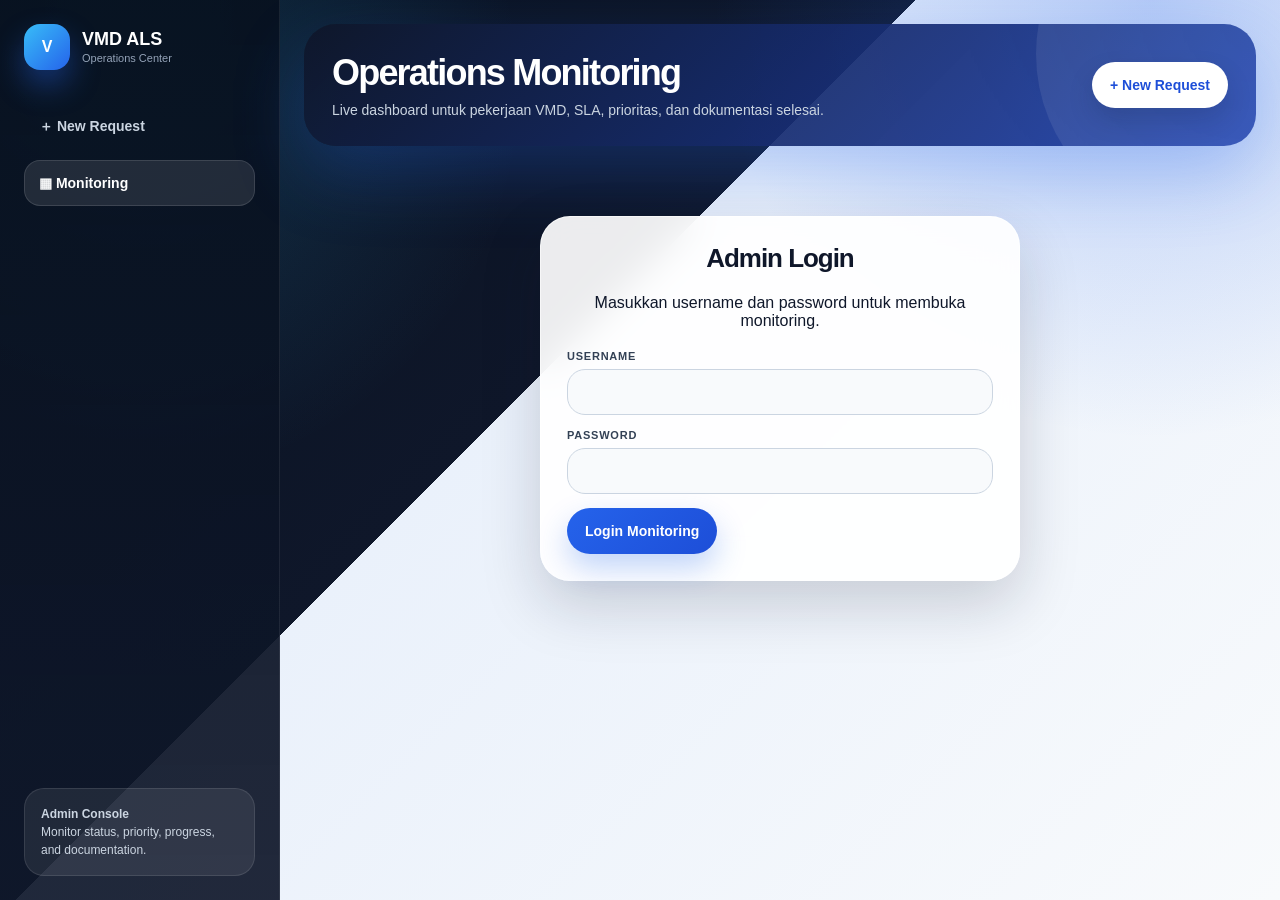
==== monitoring.html @ 34fb9e31 "Update monitoring.html" ====
<!DOCTYPE html>
<html>
<head>
  <title>Monitoring VMD ALS JOB TASK</title>
  <meta name="viewport" content="width=device-width, initial-scale=1.0">
  <link rel="stylesheet" href="style.css">
</head>

<body>

<div class="app-shell">

  <aside class="sidebar">
    <div class="brand">
      <div class="brand-logo">V</div>
      <div>
        <h1>VMD ALS</h1>
        <p>Operations Center</p>
      </div>
    </div>

    <nav class="nav-menu">
      <a class="nav-link" href="index.html">＋ New Request</a>
      <a class="nav-link active" href="monitoring.html">▦ Monitoring</a>

      <a class="nav-link admin-only" href="#activityLog" style="display:none;">◎ Activity Log</a>
      <a class="nav-link admin-only" href="#analyticsSection" style="display:none;">◇ Analytics</a>
    </nav>

    <div class="sidebar-footer">
      <strong>Admin Console</strong><br>
      Monitor status, priority, progress, and documentation.
    </div>
  </aside>

  <main class="main-content">
    <div class="container">

      <div class="top-header">
        <div>
          <h1>Operations Monitoring</h1>
          <p>Live dashboard untuk pekerjaan VMD, SLA, prioritas, dan dokumentasi selesai.</p>
        </div>

        <div class="header-actions">
          <a class="header-btn light" href="index.html">+ New Request</a>
          <button class="header-btn danger" onclick="logout()" id="btnLogoutTop" style="display:none;">
            Logout
          </button>
        </div>
      </div>

      <div id="loginBox" class="card login-card">
        <div class="login-title">
          <h2>Admin Login</h2>
          <p>Masukkan username dan password untuk membuka monitoring.</p>
        </div>

        <div class="form-group">
          <label>Username</label>
          <input type="text" id="username" autocomplete="username">
        </div>

        <div class="form-group">
          <label>Password</label>
          <input type="password" id="password" autocomplete="current-password">
        </div>

        <button class="btn btn-blue" id="btnLogin" type="button" onclick="loginAdmin()">
          Login Monitoring
        </button>
      </div>

      <div id="monitoringBox" style="display:none;">
        <div class="card">
          <h2>Monitoring Job Task</h2>

          <div id="summaryCards" class="summary"></div>

          <div class="filters">
            <div>
              <label>Filter Status</label>
              <select id="fltStatus">
                <option value="">Semua</option>
                <option>On Progress</option>
                <option>Pending</option>
                <option>Done</option>
              </select>
            </div>

            <div>
              <label>Filter Tanggal</label>
              <input type="date" id="fltDate">
            </div>
          </div>

          <div class="table-wrap">
            <table id="tblSchedule">
              <thead>
                <tr>
                  <th>#</th>
                  <th>Tanggal</th>
                  <th>PIC</th>
                  <th>Section</th>
                  <th>Request</th>
                  <th>Status</th>
                  <th>Target</th>
                  <th>Prioritas</th>
                  <th>Tgl Selesai</th>
                  <th>Bukti</th>
                  <th>Catatan Selesai</th>
                  <th>Closed By</th>
                  <th>Aksi</th>
                </tr>
              </thead>
              <tbody id="tbody"></tbody>
            </table>
          </div>

          <div id="pagination" class="pagination"></div>

          <h3>Log Aktivitas</h3>
          <div id="activityLog">Memuat...</div>

          <h3 id="analyticsSection">Analytics</h3>

          <div class="analytics-grid">
            <div class="analytics-card blue">
              <span>Total Request</span>
              <strong id="analyticsTotal">0</strong>
            </div>

            <div class="analytics-card green">
              <span>Completion Rate</span>
              <strong id="analyticsRate">0%</strong>
            </div>

            <div class="analytics-card purple">
              <span>Most Active Section</span>
              <strong id="analyticsTopSection">-</strong>
            </div>
          </div>

          <div class="analytics-panel">
            <h3>Section Breakdown</h3>
            <div id="analyticsSections">
              <div class="analytics-empty">Memuat data...</div>
            </div>
          </div>

          <div class="analytics-panel">
            <h3>Priority Breakdown</h3>
            <div id="analyticsPriorities">
              <div class="analytics-empty">Memuat data...</div>
            </div>
          </div>

        </div>
      </div>

    </div>
  </main>
</div>

<div id="doneModal" class="modal-overlay">
  <div class="modal-card">
    <h2>Dokumentasi Selesai</h2>

    <p id="doneModalInfo" style="color:#64748b;font-size:13px;margin-top:-8px;">
      Upload foto bukti dan isi catatan sebelum request diubah menjadi Done.
    </p>

    <form id="doneForm">
      <input type="hidden" id="doneRowIndex">
      <input type="hidden" id="hasOldDonePhoto">

      <div class="form-group">
        <label>Foto Bukti Selesai</label>
        <input type="file" id="donePhoto" accept="image/*">
        <div class="hint" id="donePhotoHint">Maksimal 5 MB.</div>
      </div>

      <div class="form-group">
        <label>Catatan Selesai</label>
        <textarea id="doneNote" rows="3" required></textarea>
      </div>

      <div class="form-group">
        <label>Closed By</label>
        <input type="text" id="closedBy" placeholder="Nama admin / PIC">
      </div>

      <div class="modal-actions">
        <button type="button" class="btn btn-blue" id="btnSubmitDone" onclick="submitDone()">Simpan Done</button>
        <button type="button" class="btn btn-gray" onclick="closeDoneModal()">Batal</button>
      </div>
    </form>
  </div>
</div>

<script src="script.js"></script>

<script>
const loginBox = document.getElementById('loginBox');
const monitoringBox = document.getElementById('monitoringBox');
const btnLogoutTop = document.getElementById('btnLogoutTop');
const btnLogin = document.getElementById('btnLogin');
const tbody = document.getElementById('tbody');
const fltStatus = document.getElementById('fltStatus');
const fltDate = document.getElementById('fltDate');
const summaryEl = document.getElementById('summaryCards');
const paginationEl = document.getElementById('pagination');
const logEl = document.getElementById('activityLog');
const doneModal = document.getElementById('doneModal');
const doneForm = document.getElementById('doneForm');
const btnSubmitDone = document.getElementById('btnSubmitDone');
const donePhoto = document.getElementById('donePhoto');

let currentPage = 1;
const rowsPerPage = 10;

function showMonitoring() {
  loginBox.style.display = 'none';
  monitoringBox.style.display = 'block';
  btnLogoutTop.style.display = 'inline-flex';

  document.querySelectorAll('.admin-only').forEach(el => {
    el.style.display = 'flex';
  });
}

function showLogin() {
  loginBox.style.display = 'block';
  monitoringBox.style.display = 'none';
  btnLogoutTop.style.display = 'none';

  document.querySelectorAll('.admin-only').forEach(el => {
    el.style.display = 'none';
  });
}

async function loginAdmin() {
  const username = document.getElementById('username').value.trim();
  const password = document.getElementById('password').value.trim();

  if (!username || !password) {
    alert('Username dan password wajib diisi.');
    return;
  }

  try {
    showLoading(btnLogin, 'Memproses...');

    const result = await api('login', {
      username: username,
      password: password
    });

    if (!result.success) {
      alert(result.message || 'Login gagal.');
      return;
    }

    saveToken(result.token);
    showMonitoring();

    currentPage = 1;
    await loadAll();

  } catch (err) {
    alert('Login error: ' + err.message);
  } finally {
    hideLoading(btnLogin);
  }
}

async function loadAll() {
  await loadSummary();
  await loadTable();
  await loadLog();
  await loadAnalytics();
}

async function loadSummary() {
  const result = await api('getScheduleSummary');

  if (!result.success) {
    alert(result.message || 'Gagal memuat summary.');
    logout();
    return;
  }

  summaryEl.innerHTML =
    '<div class="summary-box summary-progress">On Progress<span>' + (result.progress || 0) + '</span></div>' +
    '<div class="summary-box summary-pending">Pending<span>' + (result.pending || 0) + '</span></div>' +
    '<div class="summary-box summary-done">Done<span>' + (result.done || 0) + '</span></div>';
}

async function loadTable() {
  const result = await api('getSchedulePage', {
    page: currentPage,
    pageSize: rowsPerPage,
    filterStatus: fltStatus.value,
    filterDate: fltDate.value
  });

  if (!result.success) {
    alert(result.message || 'Gagal memuat data.');
    logout();
    return;
  }

  renderTable(result.rows || []);
  renderPagination(result);
}

function renderPagination(result) {
  const totalRows = result.totalRows || 0;
  const totalPages = result.totalPages || 1;
  const page = result.page || 1;
  const pageSize = result.pageSize || rowsPerPage;

  if (totalRows === 0) {
    paginationEl.innerHTML = '';
    return;
  }

  currentPage = page;

  const from = ((page - 1) * pageSize) + 1;
  const to = Math.min(page * pageSize, totalRows);

  paginationEl.innerHTML =
    '<div class="pagination-info">Menampilkan ' + from + ' - ' + to + ' dari ' + totalRows + ' data | Halaman ' + page + ' dari ' + totalPages + '</div>' +
    '<div class="pagination-actions">' +
      '<button class="btn-small btn-progress" onclick="prevPage()" ' + (page === 1 ? 'disabled' : '') + '>Prev</button>' +
      '<button class="btn-small btn-done" onclick="nextPage(' + totalPages + ')" ' + (page === totalPages ? 'disabled' : '') + '>Next</button>' +
    '</div>';
}

function renderTable(data) {
  tbody.innerHTML = '';

  if (!data.length) {
    tbody.innerHTML = '<tr><td colspan="13" style="text-align:center; padding:24px; color:#64748b;">Tidak ada data yang sesuai filter.</td></tr>';
    return;
  }

  data.forEach(item => {
    const r = item.values;
    const tr = document.createElement('tr');

    tr.classList.add('status-' + String(r[14] || '').replace(/\s/g, ''));

    const fotoDoneUrl = r[20] || '';

    const fotoDone = fotoDoneUrl
      ? '<a href="' + escapeHtml(fotoDoneUrl) + '" target="_blank" rel="noopener noreferrer">Lihat</a>'
      : '-';

    const isDone = r[14] === 'Done';
    const hasDonePhoto = fotoDoneUrl ? 'true' : 'false';

    const actionButtons = isDone
      ? '<button class="btn-small btn-progress" onclick="updateStatusRow(' + item.rowIndex + ', \'On Progress\')">Reopen</button>'
      : '<button class="btn-small btn-done" onclick="openDoneModal(' + item.rowIndex + ', ' + hasDonePhoto + ')">Done</button>' +
        '<button class="btn-small btn-progress" onclick="updateStatusRow(' + item.rowIndex + ', \'On Progress\')">Progress</button>';

    tr.innerHTML =
      '<td>' + (item.rowIndex - 1) + '</td>' +
      '<td>' + escapeHtml(r[1]) + '</td>' +
      '<td>' + escapeHtml(r[2]) + '</td>' +
      '<td>' + escapeHtml(r[3]) + '</td>' +
      '<td><div class="cell-clamp" title="' + escapeHtml(r[4]) + '">' + escapeHtml(r[4]) + '</div></td>' +
      '<td>' + statusBadge(r[14]) + '</td>' +
      '<td>' + escapeHtml(r[16]) + '</td>' +
      '<td>' + priorityBadge(r[17]) + '</td>' +
      '<td>' + escapeHtml(r[19] || '-') + '</td>' +
      '<td>' + fotoDone + '</td>' +
      '<td><div class="cell-clamp" title="' + escapeHtml(r[21]) + '">' + escapeHtml(r[21] || '-') + '</div></td>' +
      '<td>' + escapeHtml(r[22] || '-') + '</td>' +
      '<td><div class="action-wrap">' + actionButtons + '</div></td>';

    tbody.appendChild(tr);
  });
}

async function updateStatusRow(rowIndex, status) {
  if (!confirm('Ubah status menjadi ' + status + '?')) return;

  const result = await api('updateStatus', {
    rowIndex: rowIndex,
    newStatus: status
  });

  if (!result.success) {
    alert(result.message || 'Gagal update status.');
    return;
  }

  await loadAll();
}

function openDoneModal(rowIndex, hasOldPhoto) {
  document.getElementById('doneRowIndex').value = rowIndex;
  document.getElementById('hasOldDonePhoto').value = hasOldPhoto ? 'yes' : 'no';

  document.getElementById('donePhoto').value = '';
  document.getElementById('doneNote').value = '';
  document.getElementById('closedBy').value = '';

  const doneModalInfo = document.getElementById('doneModalInfo');
  const donePhotoHint = document.getElementById('donePhotoHint');

  if (hasOldPhoto) {
    donePhoto.required = false;
    doneModalInfo.textContent = 'Foto bukti lama sudah tersedia. Upload foto baru hanya jika ingin mengganti dokumentasi.';
    donePhotoHint.textContent = 'Opsional. Kosongkan jika ingin memakai foto bukti lama.';
  } else {
    donePhoto.required = true;
    doneModalInfo.textContent = 'Upload foto bukti dan isi catatan sebelum request diubah menjadi Done.';
    donePhotoHint.textContent = 'Wajib upload foto. Maksimal 5 MB.';
  }

  doneModal.style.display = 'block';
}

function closeDoneModal() {
  doneModal.style.display = 'none';
}

async function submitDone() {
  if (!doneForm.checkValidity()) {
    doneForm.reportValidity();
    return;
  }

  try {
    showLoading(btnSubmitDone, 'Menyimpan...');

    const file = donePhoto.files[0];
    const hasOldPhoto = document.getElementById('hasOldDonePhoto').value === 'yes';

    if (!file && !hasOldPhoto) {
      alert('Foto bukti selesai wajib diupload.');
      return;
    }

    if (file && !validateImageFile(file)) {
      return;
    }

    const result = await api('completeRequest', {
      rowIndex: document.getElementById('doneRowIndex').value,
      donePhotoBase64: file ? await fileToBase64(file) : '',
      donePhotoName: file ? file.name : '',
      doneNote: document.getElementById('doneNote').value.trim(),
      closedBy: document.getElementById('closedBy').value.trim()
    });

    if (!result.success) {
      alert(result.message || 'Gagal menyimpan dokumentasi.');
      return;
    }

    alert(result.message || 'Request berhasil diselesaikan.');
    closeDoneModal();
    await loadAll();

  } catch (err) {
    alert('Error: ' + err.message);
  } finally {
    hideLoading(btnSubmitDone);
  }
}

async function loadLog() {
  const result = await api('getActivityLog');

  if (!result.success) {
    logEl.innerHTML = 'Gagal memuat log.';
    return;
  }

  const rows = result.rows || [];

  if (!rows.length) {
    logEl.innerHTML = 'Belum ada aktivitas.';
    return;
  }

  logEl.innerHTML = rows.map(r => {
    return '<div class="log-item">' +
      '<div class="log-time">' + escapeHtml(r[0]) + '</div>' +
      '<div class="log-message">' + escapeHtml(r[1]) + '</div>' +
    '</div>';
  }).join('');
}

async function loadAnalytics() {
  try {
    const result = await api('getAnalytics');

    console.log('ANALYTICS RESULT:', result);

    if (!result.success) {
      document.getElementById('analyticsSections').innerHTML =
        '<div class="analytics-empty">' + escapeHtml(result.message || 'Gagal memuat analytics.') + '</div>';
      return;
    }

    document.getElementById('analyticsTotal').textContent = result.total || 0;
    document.getElementById('analyticsRate').textContent = (result.completionRate || 0) + '%';
    document.getElementById('analyticsTopSection').textContent = result.mostActiveSection || '-';

    renderAnalyticsBars('analyticsSections', result.sections || []);
    renderAnalyticsBars('analyticsPriorities', result.priorities || []);

  } catch (err) {
    document.getElementById('analyticsSections').innerHTML =
      '<div class="analytics-empty">Analytics error: ' + escapeHtml(err.message) + '</div>';
  }
}

function renderAnalyticsBars(containerId, data) {
  const el = document.getElementById(containerId);

  if (!el) return;

  if (!data.length) {
    el.innerHTML = '<div class="analytics-empty">Belum ada data.</div>';
    return;
  }

  el.innerHTML = data.map(item => {
    return '<div class="analytics-row">' +
      '<div class="analytics-row-head">' +
        '<span>' + escapeHtml(item.name) + '</span>' +
        '<strong>' + escapeHtml(item.count) + '</strong>' +
      '</div>' +
      '<div class="analytics-bar">' +
        '<div style="width:' + Number(item.percent || 0) + '%"></div>' +
      '</div>' +
    '</div>';
  }).join('');
}

function prevPage() {
  if (currentPage > 1) {
    currentPage--;
    loadTable();
  }
}

function nextPage(totalPages) {
  if (currentPage < totalPages) {
    currentPage++;
    loadTable();
  }
}

fltStatus.addEventListener('change', function() {
  currentPage = 1;
  loadTable();
});

fltDate.addEventListener('change', function() {
  currentPage = 1;
  loadTable();
});

donePhoto.addEventListener('change', function() {
  const file = donePhoto.files[0];

  if (!validateImageFile(file)) {
    donePhoto.value = '';
  }
});

document.getElementById('username').addEventListener('keydown', function(e) {
  if (e.key === 'Enter') loginAdmin();
});

document.getElementById('password').addEventListener('keydown', function(e) {
  if (e.key === 'Enter') loginAdmin();
});

if (getToken()) {
  showMonitoring();
  loadAll();
} else {
  showLogin();
}
</script>

</body>
</html>
---- style.css ----
* {
  box-sizing: border-box;
}

:root {
  --bg-main: #07111f;
  --bg-soft: #0f172a;
  --panel: rgba(255, 255, 255, 0.92);
  --panel-dark: rgba(15, 23, 42, 0.92);
  --line: rgba(148, 163, 184, 0.25);
  --text: #0f172a;
  --muted: #64748b;
  --blue: #2563eb;
  --blue2: #38bdf8;
  --green: #22c55e;
  --orange: #f97316;
  --red: #ef4444;
  --purple: #8b5cf6;
  --shadow: 0 24px 60px rgba(15, 23, 42, 0.18);
}

body {
  margin: 0;
  font-family: Arial, sans-serif;
  min-height: 100vh;
  color: var(--text);
  background:
    radial-gradient(circle at 10% 10%, rgba(56, 189, 248, .18), transparent 28%),
    radial-gradient(circle at 90% 0%, rgba(37, 99, 235, .28), transparent 30%),
    linear-gradient(135deg, #07111f 0%, #0f172a 42%, #eaf1fb 42%, #f8fafc 100%);
}

.app-shell {
  display: grid;
  grid-template-columns: 280px 1fr;
  min-height: 100vh;
}

.sidebar {
  position: sticky;
  top: 0;
  height: 100vh;
  padding: 24px;
  background:
    linear-gradient(180deg, rgba(7, 17, 31, .96), rgba(15, 23, 42, .92)),
    radial-gradient(circle at top, rgba(56, 189, 248, .22), transparent 35%);
  color: #fff;
  border-right: 1px solid rgba(255,255,255,.08);
}

.brand {
  display: flex;
  align-items: center;
  gap: 12px;
  margin-bottom: 34px;
}

.brand-logo {
  width: 46px;
  height: 46px;
  border-radius: 16px;
  background: linear-gradient(135deg, #38bdf8, #2563eb);
  display: flex;
  align-items: center;
  justify-content: center;
  font-weight: 900;
  box-shadow: 0 15px 30px rgba(37, 99, 235, .4);
}

.brand h1 {
  margin: 0;
  font-size: 18px;
  line-height: 1.1;
}

.brand p {
  margin: 3px 0 0;
  font-size: 11px;
  color: #94a3b8;
}

.nav-menu {
  display: grid;
  gap: 10px;
}

.nav-link {
  min-height: 46px;
  padding: 0 14px;
  border-radius: 16px;
  display: flex;
  align-items: center;
  gap: 10px;
  color: #cbd5e1;
  text-decoration: none;
  font-size: 14px;
  font-weight: 800;
  border: 1px solid transparent;
  transition: .2s;
}

.nav-link:hover,
.nav-link.active {
  color: #fff;
  background: rgba(255,255,255,.1);
  border-color: rgba(255,255,255,.12);
}

.sidebar-footer {
  position: absolute;
  left: 24px;
  right: 24px;
  bottom: 24px;
  padding: 16px;
  border-radius: 20px;
  background: rgba(255,255,255,.08);
  border: 1px solid rgba(255,255,255,.1);
  color: #cbd5e1;
  font-size: 12px;
  line-height: 1.5;
}

.main-content {
  padding: 24px;
  min-width: 0;
}

.container {
  max-width: 1320px;
  margin: 0 auto;
}

.top-header {
  position: relative;
  overflow: hidden;
  background:
    linear-gradient(135deg, rgba(15, 23, 42, .95), rgba(30, 64, 175, .92)),
    radial-gradient(circle at top right, rgba(56, 189, 248, .45), transparent 30%);
  color: #fff;
  border-radius: 32px;
  padding: 28px;
  margin-bottom: 22px;
  box-shadow: 0 28px 70px rgba(37, 99, 235, .28);
  display: flex;
  align-items: center;
  justify-content: space-between;
  gap: 18px;
  flex-wrap: wrap;
}

.top-header::after {
  content: "";
  position: absolute;
  width: 340px;
  height: 340px;
  right: -120px;
  top: -140px;
  border-radius: 999px;
  background: rgba(255,255,255,.08);
}

.top-header h1 {
  position: relative;
  z-index: 1;
  margin: 0 0 8px;
  font-size: 36px;
  letter-spacing: -0.05em;
}

.top-header p {
  position: relative;
  z-index: 1;
  margin: 0;
  color: #cbd5e1;
  font-size: 14px;
}

.header-actions {
  position: relative;
  z-index: 2;
  display: flex;
  gap: 10px;
  flex-wrap: wrap;
}

.card {
  background: var(--panel);
  backdrop-filter: blur(18px);
  border: 1px solid rgba(255,255,255,.6);
  border-radius: 30px;
  padding: 26px;
  box-shadow: var(--shadow);
  margin-bottom: 22px;
}

h2 {
  margin: 0 0 20px;
  font-size: 26px;
  letter-spacing: -0.04em;
}

h3 {
  margin-top: 28px;
  color: #0f172a;
}

.btn,
.header-btn {
  min-height: 46px;
  padding: 0 18px;
  border-radius: 999px;
  border: none;
  cursor: pointer;
  display: inline-flex;
  align-items: center;
  justify-content: center;
  font-size: 14px;
  font-weight: 900;
  text-decoration: none;
  transition: .2s;
}

.btn:hover,
.header-btn:hover {
  transform: translateY(-2px);
}

.header-btn.light {
  background: #fff;
  color: #1d4ed8;
  box-shadow: 0 12px 26px rgba(15, 23, 42, .16);
}

.header-btn.danger,
.btn-danger {
  background: linear-gradient(135deg, #ef4444, #b91c1c);
  color: #fff;
}

.btn-blue {
  background: linear-gradient(135deg, #2563eb, #1d4ed8);
  color: #fff;
  box-shadow: 0 14px 30px rgba(37, 99, 235, .28);
}

.btn-gray {
  background: #64748b;
  color: #fff;
}

.btn-success {
  background: linear-gradient(135deg, #22c55e, #15803d);
  color: #fff;
}

.btn:disabled {
  opacity: .55;
  cursor: wait;
  transform: none;
}

.grid-2,
.filters {
  display: grid;
  grid-template-columns: repeat(2, 1fr);
  gap: 16px 24px;
}

.full {
  grid-column: 1 / -1;
}

.form-group {
  margin-bottom: 14px;
}

label {
  display: block;
  margin-bottom: 7px;
  font-size: 11px;
  font-weight: 900;
  color: #334155;
  text-transform: uppercase;
  letter-spacing: .07em;
}

input,
select,
textarea {
  width: 100%;
  padding: 14px 16px;
  border-radius: 18px;
  border: 1px solid #cbd5e1;
  background: rgba(248, 250, 252, .96);
  color: #0f172a;
  font-size: 14px;
  outline: none;
  transition: .18s;
}

input:focus,
select:focus,
textarea:focus {
  border-color: #2563eb;
  background: #fff;
  box-shadow: 0 0 0 4px rgba(37, 99, 235, .13);
}

textarea {
  resize: vertical;
}

.hint {
  margin-top: 6px;
  font-size: 11px;
  color: #64748b;
}

.login-card {
  max-width: 480px;
  margin: 70px auto;
}

.login-title {
  text-align: center;
  margin-bottom: 20px;
}

.summary {
  display: grid;
  grid-template-columns: repeat(3, 1fr);
  gap: 18px;
  margin-bottom: 22px;
}

.summary-box {
  position: relative;
  overflow: hidden;
  min-height: 130px;
  padding: 20px;
  border-radius: 26px;
  color: #fff;
  font-size: 13px;
  font-weight: 900;
  text-transform: uppercase;
  letter-spacing: .06em;
  box-shadow: 0 22px 44px rgba(15, 23, 42, .18);
}

.summary-box::after {
  content: "";
  position: absolute;
  right: -45px;
  top: -45px;
  width: 140px;
  height: 140px;
  border-radius: 999px;
  background: rgba(255,255,255,.16);
}

.summary-box span {
  display: block;
  margin-top: 12px;
  font-size: 44px;
  letter-spacing: -0.07em;
  line-height: 1;
}

.summary-progress {
  background: linear-gradient(135deg, #2563eb, #38bdf8);
}

.summary-pending {
  background: linear-gradient(135deg, #f97316, #f59e0b);
}

.summary-done {
  background: linear-gradient(135deg, #16a34a, #22c55e);
}

.table-wrap {
  overflow-x: auto;
  border-radius: 26px;
  border: 1px solid rgba(148, 163, 184, .24);
  background: rgba(255,255,255,.74);
}

table {
  width: 100%;
  min-width: 1380px;
  border-collapse: collapse;
  table-layout: fixed;
}

th {
  position: sticky;
  top: 0;
  z-index: 2;
  padding: 14px 10px;
  background: #0f172a;
  color: #e2e8f0;
  font-size: 11px;
  text-transform: uppercase;
  letter-spacing: .06em;
}

td {
  padding: 14px 10px;
  border-bottom: 1px solid #e5e7eb;
  font-size: 13px;
  vertical-align: top;
  color: #0f172a;
}

tbody tr {
  transition: .18s;
}

tbody tr:hover td {
  background: #eff6ff;
}

#tblSchedule th:nth-child(1),
#tblSchedule td:nth-child(1) {
  width: 55px;
  text-align: center;
}

#tblSchedule th:nth-child(2),
#tblSchedule td:nth-child(2) {
  width: 112px;
}

#tblSchedule th:nth-child(3),
#tblSchedule td:nth-child(3) {
  width: 130px;
}

#tblSchedule th:nth-child(4),
#tblSchedule td:nth-child(4) {
  width: 105px;
}

#tblSchedule th:nth-child(5),
#tblSchedule td:nth-child(5) {
  width: 170px;
}

#tblSchedule th:nth-child(6),
#tblSchedule td:nth-child(6) {
  width: 130px;
}

#tblSchedule th:nth-child(7),
#tblSchedule td:nth-child(7) {
  width: 110px;
}

#tblSchedule th:nth-child(8),
#tblSchedule td:nth-child(8) {
  width: 110px;
}

#tblSchedule th:nth-child(9),
#tblSchedule td:nth-child(9) {
  width: 145px;
}

#tblSchedule th:nth-child(10),
#tblSchedule td:nth-child(10) {
  width: 90px;
}

#tblSchedule th:nth-child(11),
#tblSchedule td:nth-child(11) {
  width: 190px;
}

#tblSchedule th:nth-child(12),
#tblSchedule td:nth-child(12) {
  width: 130px;
}

#tblSchedule th:nth-child(13),
#tblSchedule td:nth-child(13) {
  width: 240px;
}

.cell-clamp {
  display: -webkit-box;
  -webkit-line-clamp: 3;
  -webkit-box-orient: vertical;
  overflow: hidden;
  line-height: 1.45;
}

.badge {
  display: inline-flex;
  align-items: center;
  justify-content: center;
  padding: 7px 12px;
  border-radius: 999px;
  font-size: 11px;
  font-weight: 900;
  white-space: nowrap;
}

.badge-progress {
  background: #dbeafe;
  color: #1d4ed8;
}

.badge-pending {
  background: #ffedd5;
  color: #c2410c;
}

.badge-done {
  background: #dcfce7;
  color: #15803d;
}

.badge-urgent {
  background: #fee2e2;
  color: #b91c1c;
}

.badge-normal {
  background: #e0f2fe;
  color: #0369a1;
}

.badge-low {
  background: #f1f5f9;
  color: #475569;
}

.status-OnProgress td {
  background: rgba(239, 246, 255, .6);
}

.status-Pending td {
  background: rgba(255, 247, 237, .72);
}

.status-Done td {
  background: rgba(240, 253, 244, .72);
}

.action-wrap {
  display: flex;
  gap: 8px;
  flex-wrap: wrap;
}

.btn-small {
  min-width: 92px;
  padding: 9px 12px;
  border-radius: 999px;
  border: none;
  color: #fff;
  font-size: 12px;
  font-weight: 900;
  cursor: pointer;
  transition: .18s;
}

.btn-small:hover {
  transform: translateY(-1px);
}

.btn-small:disabled {
  opacity: .45;
  cursor: not-allowed;
}

.btn-done {
  background: linear-gradient(135deg, #2563eb, #1d4ed8);
}

.btn-progress {
  background: linear-gradient(135deg, #64748b, #334155);
}

.pagination {
  margin-top: 18px;
  padding: 12px 4px;
  display: flex;
  justify-content: space-between;
  gap: 12px;
  flex-wrap: wrap;
}

.pagination-info {
  color: #64748b;
  font-size: 13px;
  font-weight: 800;
}

.pagination-actions {
  display: flex;
  gap: 8px;
}

#activityLog {
  margin-top: 12px;
  padding: 16px;
  border-radius: 22px;
  background: #f8fafc;
  border: 1px solid #e2e8f0;
  max-height: 260px;
  overflow-y: auto;
  font-size: 12px;
  line-height: 1.7;
}

.log-item {
  padding: 10px 0;
  border-bottom: 1px solid #e2e8f0;
}

.log-time {
  font-weight: 900;
  color: #2563eb;
  margin-bottom: 3px;
}

.log-message {
  color: #334155;
}

.modal-overlay {
  display: none;
  position: fixed;
  inset: 0;
  z-index: 9999;
  padding: 20px;
  overflow: auto;
  background: rgba(15, 23, 42, .65);
  backdrop-filter: blur(10px);
}

.modal-card {
  max-width: 560px;
  margin: 50px auto;
  padding: 28px;
  border-radius: 32px;
  background: rgba(255,255,255,.97);
  box-shadow: 0 30px 80px rgba(15, 23, 42, .35);
}

.modal-actions {
  display: grid;
  grid-template-columns: 1fr 1fr;
  gap: 12px;
  margin-top: 18px;
}

.preview-wrapper {
  margin-top: 14px;
  padding: 14px;
  border: 1px solid #dbe4f0;
  border-radius: 22px;
  background: #f8fafc;
}

.preview-image {
  width: 100%;
  max-width: 330px;
  border-radius: 18px;
  display: block;
  margin-bottom: 12px;
  border: 1px solid #dbe4f0;
}

.preview-info {
  margin-bottom: 12px;
  font-size: 13px;
  color: #334155;
  line-height: 1.6;
}

@media(max-width: 900px) {
  .app-shell {
    grid-template-columns: 1fr;
  }

  .sidebar {
    position: relative;
    height: auto;
    padding: 16px;
  }

  .sidebar-footer {
    position: static;
    margin-top: 18px;
  }

  .main-content {
    padding: 14px;
  }

  .grid-2,
  .filters,
  .summary {
    grid-template-columns: 1fr;
  }

  .top-header {
    border-radius: 24px;
    padding: 22px;
  }

  .top-header h1 {
    font-size: 28px;
  }

  .header-actions {
    width: 100%;
  }

  .header-actions a,
  .header-actions button {
    width: 100%;
  }

  input,
  select,
  textarea {
    font-size: 16px;
  }

  table {
    min-width: 0;
  }

  thead {
    display: none;
  }

  table,
  tbody,
  tr,
  td {
    display: block;
    width: 100%;
  }

  tbody tr {
    margin-bottom: 14px;
    border-radius: 22px;
    background: #fff;
    border: 1px solid #e2e8f0;
    overflow: hidden;
    box-shadow: 0 16px 32px rgba(15, 23, 42, .08);
  }

  td {
    display: grid;
    grid-template-columns: 120px 1fr;
    gap: 12px;
    border-bottom: 1px solid #eef2f7;
  }

  td::before {
    font-weight: 900;
    color: #64748b;
    text-transform: uppercase;
    font-size: 10px;
    letter-spacing: .06em;
  }

  #tblSchedule td:nth-child(1)::before { content: "#"; }
  #tblSchedule td:nth-child(2)::before { content: "Tanggal"; }
  #tblSchedule td:nth-child(3)::before { content: "PIC"; }
  #tblSchedule td:nth-child(4)::before { content: "Section"; }
  #tblSchedule td:nth-child(5)::before { content: "Request"; }
  #tblSchedule td:nth-child(6)::before { content: "Status"; }
  #tblSchedule td:nth-child(7)::before { content: "Target"; }
  #tblSchedule td:nth-child(8)::before { content: "Prioritas"; }
  #tblSchedule td:nth-child(9)::before { content: "Tgl Selesai"; }
  #tblSchedule td:nth-child(10)::before { content: "Bukti"; }
  #tblSchedule td:nth-child(11)::before { content: "Catatan"; }
  #tblSchedule td:nth-child(12)::before { content: "Closed By"; }
  #tblSchedule td:nth-child(13)::before { content: "Aksi"; }

  .modal-actions {
    grid-template-columns: 1fr;
  }
}
.analytics-grid {
  display: grid;
  grid-template-columns: repeat(3, 1fr);
  gap: 18px;
  margin-top: 14px;
  margin-bottom: 22px;
}

.analytics-card {
  position: relative;
  overflow: hidden;
  min-height: 130px;
  padding: 20px;
  border-radius: 26px;
  color: #fff;
  box-shadow: 0 22px 44px rgba(15, 23, 42, .18);
}

.analytics-card::after {
  content: "";
  position: absolute;
  right: -45px;
  top: -45px;
  width: 140px;
  height: 140px;
  border-radius: 999px;
  background: rgba(255,255,255,.16);
}

.analytics-card span {
  display: block;
  font-size: 12px;
  color: #dbeafe;
  font-weight: 900;
  text-transform: uppercase;
  letter-spacing: .06em;
  margin-bottom: 12px;
}

.analytics-card strong {
  display: block;
  font-size: 38px;
  line-height: 1;
  letter-spacing: -0.06em;
  position: relative;
  z-index: 2;
}

.analytics-card.blue {
  background: linear-gradient(135deg, #2563eb, #38bdf8);
}

.analytics-card.green {
  background: linear-gradient(135deg, #16a34a, #22c55e);
}

.analytics-card.purple {
  background: linear-gradient(135deg, #7c3aed, #2563eb);
}

.analytics-panel {
  background: rgba(255,255,255,.88);
  border: 1px solid rgba(148, 163, 184, .24);
  border-radius: 26px;
  padding: 20px;
  margin-bottom: 18px;
  box-shadow: 0 18px 38px rgba(15, 23, 42, .08);
}

.analytics-panel h3 {
  margin: 0 0 16px;
  font-size: 18px;
}

.analytics-row {
  margin-bottom: 14px;
}

.analytics-row-head {
  display: flex;
  justify-content: space-between;
  gap: 12px;
  margin-bottom: 7px;
  font-size: 13px;
  font-weight: 900;
  color: #0f172a;
}

.analytics-bar {
  width: 100%;
  height: 12px;
  border-radius: 999px;
  background: #e2e8f0;
  overflow: hidden;
}

.analytics-bar div {
  height: 100%;
  border-radius: 999px;
  background: linear-gradient(90deg, #2563eb, #38bdf8);
}

.analytics-empty {
  color: #64748b;
  font-size: 13px;
  font-weight: 700;
}

@media(max-width: 900px) {
  .analytics-grid {
    grid-template-columns: 1fr;
  }
}
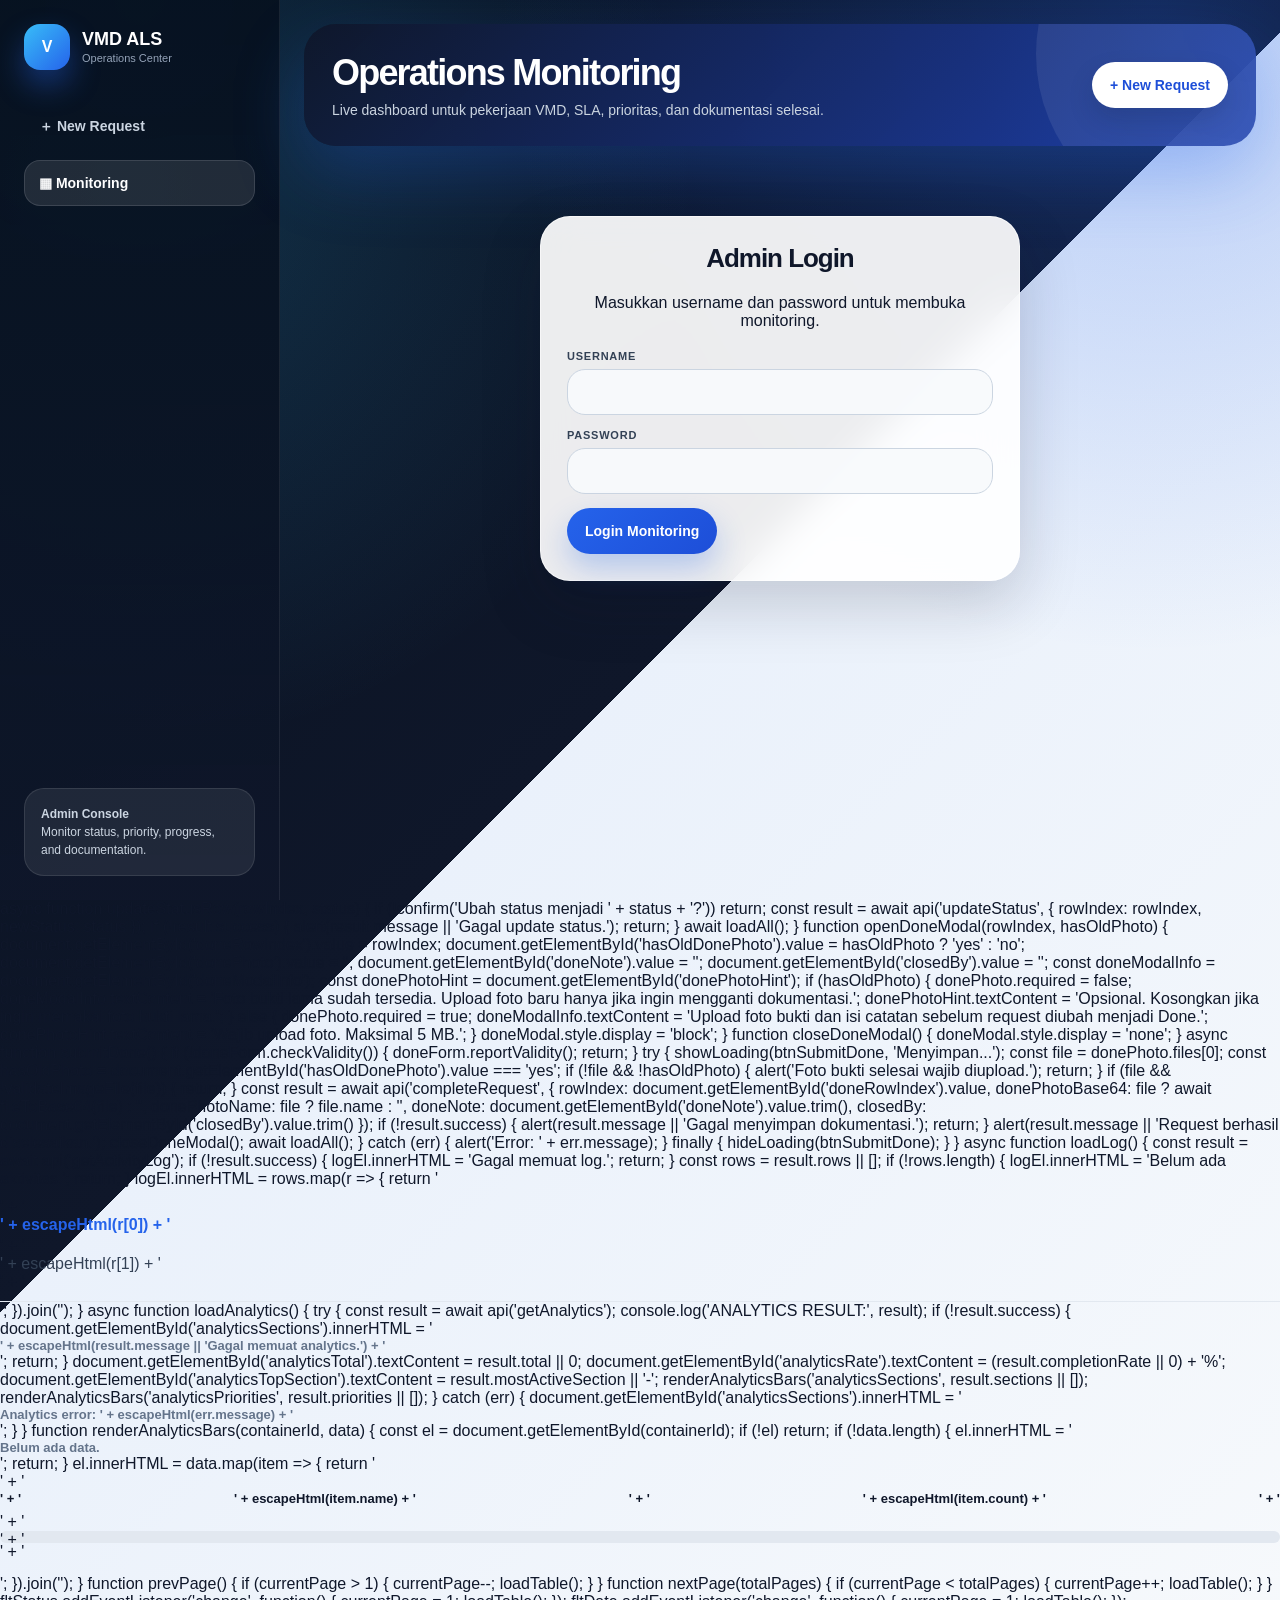
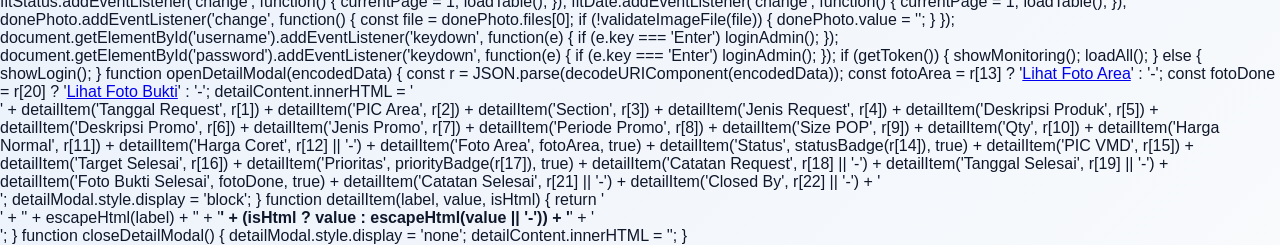
==== commit 9ae3b064: "Update monitoring.html" ====
--- a/monitoring.html
+++ b/monitoring.html
@@ -103,6 +103,7 @@
                   <th>PIC</th>
                   <th>Section</th>
                   <th>Request</th>
+                  <th>Deskripsi Produk</th>
                   <th>Status</th>
                   <th>Target</th>
                   <th>Prioritas</th>
@@ -215,7 +216,9 @@
 const doneForm = document.getElementById('doneForm');
 const btnSubmitDone = document.getElementById('btnSubmitDone');
 const donePhoto = document.getElementById('donePhoto');
-
+const detailModal = document.getElementById('detailModal');
+const detailContent = document.getElementById('detailContent');
+  
 let currentPage = 1;
 const rowsPerPage = 10;
 
@@ -276,11 +279,19 @@
 
 async function loadAll() {
   await loadSummary();
-  await loadTable();
+
+  try {
+    await loadTable();
+  } catch (err) {
+    tbody.innerHTML =
+      '<tr><td colspan="14" style="text-align:center; padding:24px; color:#ef4444;">Error load table: ' +
+      escapeHtml(err.message) +
+      '</td></tr>';
+  }
+
   await loadLog();
   await loadAnalytics();
 }
-
 async function loadSummary() {
   const result = await api('getScheduleSummary');
 
@@ -304,9 +315,13 @@
     filterDate: fltDate.value
   });
 
+  console.log('TABLE RESULT:', result);
+
   if (!result.success) {
-    alert(result.message || 'Gagal memuat data.');
-    logout();
+    tbody.innerHTML =
+      '<tr><td colspan="14" style="text-align:center; padding:24px; color:#ef4444;">' +
+      escapeHtml(result.message || 'Gagal memuat data.') +
+      '</td></tr>';
     return;
   }
 
@@ -338,16 +353,372 @@
     '</div>';
 }
 
+<!DOCTYPE html>
+<html>
+<head>
+  <title>Monitoring VMD ALS JOB TASK</title>
+  <meta name="viewport" content="width=device-width, initial-scale=1.0">
+  <link rel="stylesheet" href="style.css">
+</head>
+
+<body>
+
+<div class="app-shell">
+
+  <aside class="sidebar">
+    <div class="brand">
+      <div class="brand-logo">V</div>
+      <div>
+        <h1>VMD ALS</h1>
+        <p>Operations Center</p>
+      </div>
+    </div>
+
+    <nav class="nav-menu">
+      <a class="nav-link" href="index.html">＋ New Request</a>
+      <a class="nav-link active" href="monitoring.html">▦ Monitoring</a>
+
+      <a class="nav-link admin-only" href="#activityLog" style="display:none;">◎ Activity Log</a>
+      <a class="nav-link admin-only" href="#analyticsSection" style="display:none;">◇ Analytics</a>
+    </nav>
+
+    <div class="sidebar-footer">
+      <strong>Admin Console</strong><br>
+      Monitor status, priority, progress, and documentation.
+    </div>
+  </aside>
+
+  <main class="main-content">
+    <div class="container">
+
+      <div class="top-header">
+        <div>
+          <h1>Operations Monitoring</h1>
+          <p>Live dashboard untuk pekerjaan VMD, SLA, prioritas, dan dokumentasi selesai.</p>
+        </div>
+
+        <div class="header-actions">
+          <a class="header-btn light" href="index.html">+ New Request</a>
+          <button class="header-btn danger" onclick="logout()" id="btnLogoutTop" style="display:none;">
+            Logout
+          </button>
+        </div>
+      </div>
+
+      <div id="loginBox" class="card login-card">
+        <div class="login-title">
+          <h2>Admin Login</h2>
+          <p>Masukkan username dan password untuk membuka monitoring.</p>
+        </div>
+
+        <div class="form-group">
+          <label>Username</label>
+          <input type="text" id="username" autocomplete="username">
+        </div>
+
+        <div class="form-group">
+          <label>Password</label>
+          <input type="password" id="password" autocomplete="current-password">
+        </div>
+
+        <button class="btn btn-blue" id="btnLogin" type="button" onclick="loginAdmin()">
+          Login Monitoring
+        </button>
+      </div>
+
+      <div id="monitoringBox" style="display:none;">
+        <div class="card">
+          <h2>Monitoring Job Task</h2>
+
+          <div id="summaryCards" class="summary"></div>
+
+          <div class="filters">
+            <div>
+              <label>Filter Status</label>
+              <select id="fltStatus">
+                <option value="">Semua</option>
+                <option>On Progress</option>
+                <option>Pending</option>
+                <option>Done</option>
+              </select>
+            </div>
+
+            <div>
+              <label>Filter Tanggal</label>
+              <input type="date" id="fltDate">
+            </div>
+          </div>
+
+          <div class="table-wrap">
+            <table id="tblSchedule">
+              <thead>
+                <tr>
+                  <th>#</th>
+                  <th>Tanggal</th>
+                  <th>PIC</th>
+                  <th>Section</th>
+                  <th>Request</th>
+                  <th>Deskripsi Produk</th>
+                  <th>Status</th>
+                  <th>Target</th>
+                  <th>Prioritas</th>
+                  <th>Tgl Selesai</th>
+                  <th>Bukti</th>
+                  <th>Catatan Selesai</th>
+                  <th>Closed By</th>
+                  <th>Aksi</th>
+                </tr>
+              </thead>
+              <tbody id="tbody"></tbody>
+            </table>
+          </div>
+
+          <div id="pagination" class="pagination"></div>
+
+          <h3>Log Aktivitas</h3>
+          <div id="activityLog">Memuat...</div>
+
+          <h3 id="analyticsSection">Analytics</h3>
+
+          <div class="analytics-grid">
+            <div class="analytics-card blue">
+              <span>Total Request</span>
+              <strong id="analyticsTotal">0</strong>
+            </div>
+
+            <div class="analytics-card green">
+              <span>Completion Rate</span>
+              <strong id="analyticsRate">0%</strong>
+            </div>
+
+            <div class="analytics-card purple">
+              <span>Most Active Section</span>
+              <strong id="analyticsTopSection">-</strong>
+            </div>
+          </div>
+
+          <div class="analytics-panel">
+            <h3>Section Breakdown</h3>
+            <div id="analyticsSections">
+              <div class="analytics-empty">Memuat data...</div>
+            </div>
+          </div>
+
+          <div class="analytics-panel">
+            <h3>Priority Breakdown</h3>
+            <div id="analyticsPriorities">
+              <div class="analytics-empty">Memuat data...</div>
+            </div>
+          </div>
+
+        </div>
+      </div>
+
+    </div>
+  </main>
+</div>
+
+<div id="doneModal" class="modal-overlay">
+  <div class="modal-card">
+    <h2>Dokumentasi Selesai</h2>
+
+    <p id="doneModalInfo" style="color:#64748b;font-size:13px;margin-top:-8px;">
+      Upload foto bukti dan isi catatan sebelum request diubah menjadi Done.
+    </p>
+
+    <form id="doneForm">
+      <input type="hidden" id="doneRowIndex">
+      <input type="hidden" id="hasOldDonePhoto">
+
+      <div class="form-group">
+        <label>Foto Bukti Selesai</label>
+        <input type="file" id="donePhoto" accept="image/*">
+        <div class="hint" id="donePhotoHint">Maksimal 5 MB.</div>
+      </div>
+
+      <div class="form-group">
+        <label>Catatan Selesai</label>
+        <textarea id="doneNote" rows="3" required></textarea>
+      </div>
+
+      <div class="form-group">
+        <label>Closed By</label>
+        <input type="text" id="closedBy" placeholder="Nama admin / PIC">
+      </div>
+
+      <div class="modal-actions">
+        <button type="button" class="btn btn-blue" id="btnSubmitDone" onclick="submitDone()">Simpan Done</button>
+        <button type="button" class="btn btn-gray" onclick="closeDoneModal()">Batal</button>
+      </div>
+    </form>
+  </div>
+</div>
+
+<script src="script.js"></script>
+
+<script>
+const loginBox = document.getElementById('loginBox');
+const monitoringBox = document.getElementById('monitoringBox');
+const btnLogoutTop = document.getElementById('btnLogoutTop');
+const btnLogin = document.getElementById('btnLogin');
+const tbody = document.getElementById('tbody');
+const fltStatus = document.getElementById('fltStatus');
+const fltDate = document.getElementById('fltDate');
+const summaryEl = document.getElementById('summaryCards');
+const paginationEl = document.getElementById('pagination');
+const logEl = document.getElementById('activityLog');
+const doneModal = document.getElementById('doneModal');
+const doneForm = document.getElementById('doneForm');
+const btnSubmitDone = document.getElementById('btnSubmitDone');
+const donePhoto = document.getElementById('donePhoto');
+const detailModal = document.getElementById('detailModal');
+const detailContent = document.getElementById('detailContent');
+  
+let currentPage = 1;
+const rowsPerPage = 10;
+
+function showMonitoring() {
+  loginBox.style.display = 'none';
+  monitoringBox.style.display = 'block';
+  btnLogoutTop.style.display = 'inline-flex';
+
+  document.querySelectorAll('.admin-only').forEach(el => {
+    el.style.display = 'flex';
+  });
+}
+
+function showLogin() {
+  loginBox.style.display = 'block';
+  monitoringBox.style.display = 'none';
+  btnLogoutTop.style.display = 'none';
+
+  document.querySelectorAll('.admin-only').forEach(el => {
+    el.style.display = 'none';
+  });
+}
+
+async function loginAdmin() {
+  const username = document.getElementById('username').value.trim();
+  const password = document.getElementById('password').value.trim();
+
+  if (!username || !password) {
+    alert('Username dan password wajib diisi.');
+    return;
+  }
+
+  try {
+    showLoading(btnLogin, 'Memproses...');
+
+    const result = await api('login', {
+      username: username,
+      password: password
+    });
+
+    if (!result.success) {
+      alert(result.message || 'Login gagal.');
+      return;
+    }
+
+    saveToken(result.token);
+    showMonitoring();
+
+    currentPage = 1;
+    await loadAll();
+
+  } catch (err) {
+    alert('Login error: ' + err.message);
+  } finally {
+    hideLoading(btnLogin);
+  }
+}
+
+async function loadAll() {
+  await loadSummary();
+
+  try {
+    await loadTable();
+  } catch (err) {
+    tbody.innerHTML =
+      '<tr><td colspan="14" style="text-align:center; padding:24px; color:#ef4444;">Error load table: ' +
+      escapeHtml(err.message) +
+      '</td></tr>';
+  }
+
+  await loadLog();
+  await loadAnalytics();
+}
+async function loadSummary() {
+  const result = await api('getScheduleSummary');
+
+  if (!result.success) {
+    alert(result.message || 'Gagal memuat summary.');
+    logout();
+    return;
+  }
+
+  summaryEl.innerHTML =
+    '<div class="summary-box summary-progress">On Progress<span>' + (result.progress || 0) + '</span></div>' +
+    '<div class="summary-box summary-pending">Pending<span>' + (result.pending || 0) + '</span></div>' +
+    '<div class="summary-box summary-done">Done<span>' + (result.done || 0) + '</span></div>';
+}
+
+async function loadTable() {
+  const result = await api('getSchedulePage', {
+    page: currentPage,
+    pageSize: rowsPerPage,
+    filterStatus: fltStatus.value,
+    filterDate: fltDate.value
+  });
+
+  console.log('TABLE RESULT:', result);
+
+  if (!result.success) {
+    tbody.innerHTML =
+      '<tr><td colspan="14" style="text-align:center; padding:24px; color:#ef4444;">' +
+      escapeHtml(result.message || 'Gagal memuat data.') +
+      '</td></tr>';
+    return;
+  }
+
+  renderTable(result.rows || []);
+  renderPagination(result);
+}
+
+function renderPagination(result) {
+  const totalRows = result.totalRows || 0;
+  const totalPages = result.totalPages || 1;
+  const page = result.page || 1;
+  const pageSize = result.pageSize || rowsPerPage;
+
+  if (totalRows === 0) {
+    paginationEl.innerHTML = '';
+    return;
+  }
+
+  currentPage = page;
+
+  const from = ((page - 1) * pageSize) + 1;
+  const to = Math.min(page * pageSize, totalRows);
+
+  paginationEl.innerHTML =
+    '<div class="pagination-info">Menampilkan ' + from + ' - ' + to + ' dari ' + totalRows + ' data | Halaman ' + page + ' dari ' + totalPages + '</div>' +
+    '<div class="pagination-actions">' +
+      '<button class="btn-small btn-progress" onclick="prevPage()" ' + (page === 1 ? 'disabled' : '') + '>Prev</button>' +
+      '<button class="btn-small btn-done" onclick="nextPage(' + totalPages + ')" ' + (page === totalPages ? 'disabled' : '') + '>Next</button>' +
+    '</div>';
+}
+
 function renderTable(data) {
   tbody.innerHTML = '';
 
   if (!data.length) {
-    tbody.innerHTML = '<tr><td colspan="13" style="text-align:center; padding:24px; color:#64748b;">Tidak ada data yang sesuai filter.</td></tr>';
+    tbody.innerHTML =
+      '<tr><td colspan="14" style="text-align:center; padding:24px; color:#64748b;">Tidak ada data yang sesuai filter.</td></tr>';
     return;
   }
 
   data.forEach(item => {
-    const r = item.values;
+    const r = item.values || [];
     const tr = document.createElement('tr');
 
     tr.classList.add('status-' + String(r[14] || '').replace(/\s/g, ''));
@@ -360,24 +731,28 @@
 
     const isDone = r[14] === 'Done';
     const hasDonePhoto = fotoDoneUrl ? 'true' : 'false';
+    const detailData = encodeURIComponent(JSON.stringify(r));
 
     const actionButtons = isDone
-      ? '<button class="btn-small btn-progress" onclick="updateStatusRow(' + item.rowIndex + ', \'On Progress\')">Reopen</button>'
-      : '<button class="btn-small btn-done" onclick="openDoneModal(' + item.rowIndex + ', ' + hasDonePhoto + ')">Done</button>' +
+      ? '<button class="btn-small btn-detail" onclick="openDetailModal(\'' + detailData + '\')">Detail</button>' +
+        '<button class="btn-small btn-progress" onclick="updateStatusRow(' + item.rowIndex + ', \'On Progress\')">Reopen</button>'
+      : '<button class="btn-small btn-detail" onclick="openDetailModal(\'' + detailData + '\')">Detail</button>' +
+        '<button class="btn-small btn-done" onclick="openDoneModal(' + item.rowIndex + ', ' + hasDonePhoto + ')">Done</button>' +
         '<button class="btn-small btn-progress" onclick="updateStatusRow(' + item.rowIndex + ', \'On Progress\')">Progress</button>';
 
     tr.innerHTML =
-      '<td>' + (item.rowIndex - 1) + '</td>' +
-      '<td>' + escapeHtml(r[1]) + '</td>' +
-      '<td>' + escapeHtml(r[2]) + '</td>' +
-      '<td>' + escapeHtml(r[3]) + '</td>' +
-      '<td><div class="cell-clamp" title="' + escapeHtml(r[4]) + '">' + escapeHtml(r[4]) + '</div></td>' +
-      '<td>' + statusBadge(r[14]) + '</td>' +
-      '<td>' + escapeHtml(r[16]) + '</td>' +
-      '<td>' + priorityBadge(r[17]) + '</td>' +
+      '<td>' + escapeHtml(item.rowIndex - 1) + '</td>' +
+      '<td>' + escapeHtml(r[1] || '-') + '</td>' +
+      '<td>' + escapeHtml(r[2] || '-') + '</td>' +
+      '<td>' + escapeHtml(r[3] || '-') + '</td>' +
+      '<td><div class="cell-clamp" title="' + escapeHtml(r[4] || '-') + '">' + escapeHtml(r[4] || '-') + '</div></td>' +
+      '<td><div class="cell-clamp" title="' + escapeHtml(r[5] || '-') + '">' + escapeHtml(r[5] || '-') + '</div></td>' +
+      '<td>' + statusBadge(r[14] || '-') + '</td>' +
+      '<td>' + escapeHtml(r[16] || '-') + '</td>' +
+      '<td>' + priorityBadge(r[17] || '-') + '</td>' +
       '<td>' + escapeHtml(r[19] || '-') + '</td>' +
       '<td>' + fotoDone + '</td>' +
-      '<td><div class="cell-clamp" title="' + escapeHtml(r[21]) + '">' + escapeHtml(r[21] || '-') + '</div></td>' +
+      '<td><div class="cell-clamp" title="' + escapeHtml(r[21] || '-') + '">' + escapeHtml(r[21] || '-') + '</div></td>' +
       '<td>' + escapeHtml(r[22] || '-') + '</td>' +
       '<td><div class="action-wrap">' + actionButtons + '</div></td>';
 
@@ -591,7 +966,323 @@
 } else {
   showLogin();
 }
+
+function openDetailModal(encodedData) {
+  const r = JSON.parse(decodeURIComponent(encodedData));
+
+  const fotoArea = r[13]
+    ? '<a href="' + escapeHtml(r[13]) + '" target="_blank" rel="noopener noreferrer">Lihat Foto Area</a>'
+    : '-';
+
+  const fotoDone = r[20]
+    ? '<a href="' + escapeHtml(r[20]) + '" target="_blank" rel="noopener noreferrer">Lihat Foto Bukti</a>'
+    : '-';
+
+  detailContent.innerHTML =
+    '<div class="detail-grid">' +
+      detailItem('Tanggal Request', r[1]) +
+      detailItem('PIC Area', r[2]) +
+      detailItem('Section', r[3]) +
+      detailItem('Jenis Request', r[4]) +
+      detailItem('Deskripsi Produk', r[5]) +
+      detailItem('Deskripsi Promo', r[6]) +
+      detailItem('Jenis Promo', r[7]) +
+      detailItem('Periode Promo', r[8]) +
+      detailItem('Size POP', r[9]) +
+      detailItem('Qty', r[10]) +
+      detailItem('Harga Normal', r[11]) +
+      detailItem('Harga Coret', r[12] || '-') +
+      detailItem('Foto Area', fotoArea, true) +
+      detailItem('Status', statusBadge(r[14]), true) +
+      detailItem('PIC VMD', r[15]) +
+      detailItem('Target Selesai', r[16]) +
+      detailItem('Prioritas', priorityBadge(r[17]), true) +
+      detailItem('Catatan Request', r[18] || '-') +
+      detailItem('Tanggal Selesai', r[19] || '-') +
+      detailItem('Foto Bukti Selesai', fotoDone, true) +
+      detailItem('Catatan Selesai', r[21] || '-') +
+      detailItem('Closed By', r[22] || '-') +
+    '</div>';
+
+  detailModal.style.display = 'block';
+}
+
+function detailItem(label, value, isHtml) {
+  return '<div class="detail-item">' +
+    '<span>' + escapeHtml(label) + '</span>' +
+    '<strong>' + (isHtml ? value : escapeHtml(value || '-')) + '</strong>' +
+  '</div>';
+}
+
+function closeDetailModal() {
+  detailModal.style.display = 'none';
+  detailContent.innerHTML = '';
+}  
+  
 </script>
 
 </body>
 </html>
+async function updateStatusRow(rowIndex, status) {
+  if (!confirm('Ubah status menjadi ' + status + '?')) return;
+
+  const result = await api('updateStatus', {
+    rowIndex: rowIndex,
+    newStatus: status
+  });
+
+  if (!result.success) {
+    alert(result.message || 'Gagal update status.');
+    return;
+  }
+
+  await loadAll();
+}
+
+function openDoneModal(rowIndex, hasOldPhoto) {
+  document.getElementById('doneRowIndex').value = rowIndex;
+  document.getElementById('hasOldDonePhoto').value = hasOldPhoto ? 'yes' : 'no';
+
+  document.getElementById('donePhoto').value = '';
+  document.getElementById('doneNote').value = '';
+  document.getElementById('closedBy').value = '';
+
+  const doneModalInfo = document.getElementById('doneModalInfo');
+  const donePhotoHint = document.getElementById('donePhotoHint');
+
+  if (hasOldPhoto) {
+    donePhoto.required = false;
+    doneModalInfo.textContent = 'Foto bukti lama sudah tersedia. Upload foto baru hanya jika ingin mengganti dokumentasi.';
+    donePhotoHint.textContent = 'Opsional. Kosongkan jika ingin memakai foto bukti lama.';
+  } else {
+    donePhoto.required = true;
+    doneModalInfo.textContent = 'Upload foto bukti dan isi catatan sebelum request diubah menjadi Done.';
+    donePhotoHint.textContent = 'Wajib upload foto. Maksimal 5 MB.';
+  }
+
+  doneModal.style.display = 'block';
+}
+
+function closeDoneModal() {
+  doneModal.style.display = 'none';
+}
+
+async function submitDone() {
+  if (!doneForm.checkValidity()) {
+    doneForm.reportValidity();
+    return;
+  }
+
+  try {
+    showLoading(btnSubmitDone, 'Menyimpan...');
+
+    const file = donePhoto.files[0];
+    const hasOldPhoto = document.getElementById('hasOldDonePhoto').value === 'yes';
+
+    if (!file && !hasOldPhoto) {
+      alert('Foto bukti selesai wajib diupload.');
+      return;
+    }
+
+    if (file && !validateImageFile(file)) {
+      return;
+    }
+
+    const result = await api('completeRequest', {
+      rowIndex: document.getElementById('doneRowIndex').value,
+      donePhotoBase64: file ? await fileToBase64(file) : '',
+      donePhotoName: file ? file.name : '',
+      doneNote: document.getElementById('doneNote').value.trim(),
+      closedBy: document.getElementById('closedBy').value.trim()
+    });
+
+    if (!result.success) {
+      alert(result.message || 'Gagal menyimpan dokumentasi.');
+      return;
+    }
+
+    alert(result.message || 'Request berhasil diselesaikan.');
+    closeDoneModal();
+    await loadAll();
+
+  } catch (err) {
+    alert('Error: ' + err.message);
+  } finally {
+    hideLoading(btnSubmitDone);
+  }
+}
+
+async function loadLog() {
+  const result = await api('getActivityLog');
+
+  if (!result.success) {
+    logEl.innerHTML = 'Gagal memuat log.';
+    return;
+  }
+
+  const rows = result.rows || [];
+
+  if (!rows.length) {
+    logEl.innerHTML = 'Belum ada aktivitas.';
+    return;
+  }
+
+  logEl.innerHTML = rows.map(r => {
+    return '<div class="log-item">' +
+      '<div class="log-time">' + escapeHtml(r[0]) + '</div>' +
+      '<div class="log-message">' + escapeHtml(r[1]) + '</div>' +
+    '</div>';
+  }).join('');
+}
+
+async function loadAnalytics() {
+  try {
+    const result = await api('getAnalytics');
+
+    console.log('ANALYTICS RESULT:', result);
+
+    if (!result.success) {
+      document.getElementById('analyticsSections').innerHTML =
+        '<div class="analytics-empty">' + escapeHtml(result.message || 'Gagal memuat analytics.') + '</div>';
+      return;
+    }
+
+    document.getElementById('analyticsTotal').textContent = result.total || 0;
+    document.getElementById('analyticsRate').textContent = (result.completionRate || 0) + '%';
+    document.getElementById('analyticsTopSection').textContent = result.mostActiveSection || '-';
+
+    renderAnalyticsBars('analyticsSections', result.sections || []);
+    renderAnalyticsBars('analyticsPriorities', result.priorities || []);
+
+  } catch (err) {
+    document.getElementById('analyticsSections').innerHTML =
+      '<div class="analytics-empty">Analytics error: ' + escapeHtml(err.message) + '</div>';
+  }
+}
+
+function renderAnalyticsBars(containerId, data) {
+  const el = document.getElementById(containerId);
+
+  if (!el) return;
+
+  if (!data.length) {
+    el.innerHTML = '<div class="analytics-empty">Belum ada data.</div>';
+    return;
+  }
+
+  el.innerHTML = data.map(item => {
+    return '<div class="analytics-row">' +
+      '<div class="analytics-row-head">' +
+        '<span>' + escapeHtml(item.name) + '</span>' +
+        '<strong>' + escapeHtml(item.count) + '</strong>' +
+      '</div>' +
+      '<div class="analytics-bar">' +
+        '<div style="width:' + Number(item.percent || 0) + '%"></div>' +
+      '</div>' +
+    '</div>';
+  }).join('');
+}
+
+function prevPage() {
+  if (currentPage > 1) {
+    currentPage--;
+    loadTable();
+  }
+}
+
+function nextPage(totalPages) {
+  if (currentPage < totalPages) {
+    currentPage++;
+    loadTable();
+  }
+}
+
+fltStatus.addEventListener('change', function() {
+  currentPage = 1;
+  loadTable();
+});
+
+fltDate.addEventListener('change', function() {
+  currentPage = 1;
+  loadTable();
+});
+
+donePhoto.addEventListener('change', function() {
+  const file = donePhoto.files[0];
+
+  if (!validateImageFile(file)) {
+    donePhoto.value = '';
+  }
+});
+
+document.getElementById('username').addEventListener('keydown', function(e) {
+  if (e.key === 'Enter') loginAdmin();
+});
+
+document.getElementById('password').addEventListener('keydown', function(e) {
+  if (e.key === 'Enter') loginAdmin();
+});
+
+if (getToken()) {
+  showMonitoring();
+  loadAll();
+} else {
+  showLogin();
+}
+
+function openDetailModal(encodedData) {
+  const r = JSON.parse(decodeURIComponent(encodedData));
+
+  const fotoArea = r[13]
+    ? '<a href="' + escapeHtml(r[13]) + '" target="_blank" rel="noopener noreferrer">Lihat Foto Area</a>'
+    : '-';
+
+  const fotoDone = r[20]
+    ? '<a href="' + escapeHtml(r[20]) + '" target="_blank" rel="noopener noreferrer">Lihat Foto Bukti</a>'
+    : '-';
+
+  detailContent.innerHTML =
+    '<div class="detail-grid">' +
+      detailItem('Tanggal Request', r[1]) +
+      detailItem('PIC Area', r[2]) +
+      detailItem('Section', r[3]) +
+      detailItem('Jenis Request', r[4]) +
+      detailItem('Deskripsi Produk', r[5]) +
+      detailItem('Deskripsi Promo', r[6]) +
+      detailItem('Jenis Promo', r[7]) +
+      detailItem('Periode Promo', r[8]) +
+      detailItem('Size POP', r[9]) +
+      detailItem('Qty', r[10]) +
+      detailItem('Harga Normal', r[11]) +
+      detailItem('Harga Coret', r[12] || '-') +
+      detailItem('Foto Area', fotoArea, true) +
+      detailItem('Status', statusBadge(r[14]), true) +
+      detailItem('PIC VMD', r[15]) +
+      detailItem('Target Selesai', r[16]) +
+      detailItem('Prioritas', priorityBadge(r[17]), true) +
+      detailItem('Catatan Request', r[18] || '-') +
+      detailItem('Tanggal Selesai', r[19] || '-') +
+      detailItem('Foto Bukti Selesai', fotoDone, true) +
+      detailItem('Catatan Selesai', r[21] || '-') +
+      detailItem('Closed By', r[22] || '-') +
+    '</div>';
+
+  detailModal.style.display = 'block';
+}
+
+function detailItem(label, value, isHtml) {
+  return '<div class="detail-item">' +
+    '<span>' + escapeHtml(label) + '</span>' +
+    '<strong>' + (isHtml ? value : escapeHtml(value || '-')) + '</strong>' +
+  '</div>';
+}
+
+function closeDetailModal() {
+  detailModal.style.display = 'none';
+  detailContent.innerHTML = '';
+}  
+  
+</script>
+
+</body>
+</html>
--- a/style.css
+++ b/style.css
@@ -387,7 +387,7 @@
 
 table {
   width: 100%;
-  min-width: 1380px;
+  min-width: 1650px;
   border-collapse: collapse;
   table-layout: fixed;
 }
@@ -448,7 +448,7 @@
 
 #tblSchedule th:nth-child(6),
 #tblSchedule td:nth-child(6) {
-  width: 130px;
+  width: 260px;
 }
 
 #tblSchedule th:nth-child(7),
@@ -484,6 +484,11 @@
 #tblSchedule th:nth-child(13),
 #tblSchedule td:nth-child(13) {
   width: 240px;
+}
+
+#tblSchedule th:nth-child(14),
+#tblSchedule td:nth-child(14) {
+  width: 180px;
 }
 
 .cell-clamp {
@@ -775,14 +780,15 @@
   #tblSchedule td:nth-child(3)::before { content: "PIC"; }
   #tblSchedule td:nth-child(4)::before { content: "Section"; }
   #tblSchedule td:nth-child(5)::before { content: "Request"; }
-  #tblSchedule td:nth-child(6)::before { content: "Status"; }
-  #tblSchedule td:nth-child(7)::before { content: "Target"; }
-  #tblSchedule td:nth-child(8)::before { content: "Prioritas"; }
-  #tblSchedule td:nth-child(9)::before { content: "Tgl Selesai"; }
-  #tblSchedule td:nth-child(10)::before { content: "Bukti"; }
-  #tblSchedule td:nth-child(11)::before { content: "Catatan"; }
-  #tblSchedule td:nth-child(12)::before { content: "Closed By"; }
-  #tblSchedule td:nth-child(13)::before { content: "Aksi"; }
+  #tblSchedule td:nth-child(6)::before { content: "Deskripsi Produk"; }
+  #tblSchedule td:nth-child(7)::before { content: "Status"; }
+  #tblSchedule td:nth-child(8)::before { content: "Target"; }
+  #tblSchedule td:nth-child(9)::before { content: "Prioritas"; }
+  #tblSchedule td:nth-child(10)::before { content: "Tgl Selesai"; }
+  #tblSchedule td:nth-child(11)::before { content: "Bukti"; }
+  #tblSchedule td:nth-child(12)::before { content: "Catatan"; }
+  #tblSchedule td:nth-child(13)::before { content: "Closed By"; }
+  #tblSchedule td:nth-child(14)::before { content: "Aksi"; }
 
   .modal-actions {
     grid-template-columns: 1fr;
@@ -900,4 +906,58 @@
   .analytics-grid {
     grid-template-columns: 1fr;
   }
-}
+
+.btn-detail {
+  background: linear-gradient(135deg, #7c3aed, #2563eb);
+}
+
+.detail-modal-card {
+  max-width: 780px;
+}
+
+.detail-content {
+  margin-top: 10px;
+}
+
+.detail-grid {
+  display: grid;
+  grid-template-columns: repeat(2, 1fr);
+  gap: 12px;
+}
+
+.detail-item {
+  padding: 14px;
+  border-radius: 18px;
+  background: #f8fafc;
+  border: 1px solid #e2e8f0;
+}
+
+.detail-item span {
+  display: block;
+  font-size: 11px;
+  font-weight: 900;
+  color: #64748b;
+  text-transform: uppercase;
+  letter-spacing: .06em;
+  margin-bottom: 7px;
+}
+
+.detail-item strong {
+  display: block;
+  font-size: 14px;
+  color: #0f172a;
+  line-height: 1.45;
+  word-break: break-word;
+}
+
+.detail-item a {
+  color: #2563eb;
+  font-weight: 900;
+}
+
+@media(max-width: 900px) {
+  .detail-grid {
+    grid-template-columns: 1fr;
+  }
+}
+}
--- a/style.css
+++ b/style.css
@@ -387,7 +387,7 @@
 
 table {
   width: 100%;
-  min-width: 1380px;
+  min-width: 1650px;
   border-collapse: collapse;
   table-layout: fixed;
 }
@@ -448,7 +448,7 @@
 
 #tblSchedule th:nth-child(6),
 #tblSchedule td:nth-child(6) {
-  width: 130px;
+  width: 260px;
 }
 
 #tblSchedule th:nth-child(7),
@@ -484,6 +484,11 @@
 #tblSchedule th:nth-child(13),
 #tblSchedule td:nth-child(13) {
   width: 240px;
+}
+
+#tblSchedule th:nth-child(14),
+#tblSchedule td:nth-child(14) {
+  width: 180px;
 }
 
 .cell-clamp {
@@ -775,14 +780,15 @@
   #tblSchedule td:nth-child(3)::before { content: "PIC"; }
   #tblSchedule td:nth-child(4)::before { content: "Section"; }
   #tblSchedule td:nth-child(5)::before { content: "Request"; }
-  #tblSchedule td:nth-child(6)::before { content: "Status"; }
-  #tblSchedule td:nth-child(7)::before { content: "Target"; }
-  #tblSchedule td:nth-child(8)::before { content: "Prioritas"; }
-  #tblSchedule td:nth-child(9)::before { content: "Tgl Selesai"; }
-  #tblSchedule td:nth-child(10)::before { content: "Bukti"; }
-  #tblSchedule td:nth-child(11)::before { content: "Catatan"; }
-  #tblSchedule td:nth-child(12)::before { content: "Closed By"; }
-  #tblSchedule td:nth-child(13)::before { content: "Aksi"; }
+  #tblSchedule td:nth-child(6)::before { content: "Deskripsi Produk"; }
+  #tblSchedule td:nth-child(7)::before { content: "Status"; }
+  #tblSchedule td:nth-child(8)::before { content: "Target"; }
+  #tblSchedule td:nth-child(9)::before { content: "Prioritas"; }
+  #tblSchedule td:nth-child(10)::before { content: "Tgl Selesai"; }
+  #tblSchedule td:nth-child(11)::before { content: "Bukti"; }
+  #tblSchedule td:nth-child(12)::before { content: "Catatan"; }
+  #tblSchedule td:nth-child(13)::before { content: "Closed By"; }
+  #tblSchedule td:nth-child(14)::before { content: "Aksi"; }
 
   .modal-actions {
     grid-template-columns: 1fr;
@@ -900,4 +906,58 @@
   .analytics-grid {
     grid-template-columns: 1fr;
   }
-}
+
+.btn-detail {
+  background: linear-gradient(135deg, #7c3aed, #2563eb);
+}
+
+.detail-modal-card {
+  max-width: 780px;
+}
+
+.detail-content {
+  margin-top: 10px;
+}
+
+.detail-grid {
+  display: grid;
+  grid-template-columns: repeat(2, 1fr);
+  gap: 12px;
+}
+
+.detail-item {
+  padding: 14px;
+  border-radius: 18px;
+  background: #f8fafc;
+  border: 1px solid #e2e8f0;
+}
+
+.detail-item span {
+  display: block;
+  font-size: 11px;
+  font-weight: 900;
+  color: #64748b;
+  text-transform: uppercase;
+  letter-spacing: .06em;
+  margin-bottom: 7px;
+}
+
+.detail-item strong {
+  display: block;
+  font-size: 14px;
+  color: #0f172a;
+  line-height: 1.45;
+  word-break: break-word;
+}
+
+.detail-item a {
+  color: #2563eb;
+  font-weight: 900;
+}
+
+@media(max-width: 900px) {
+  .detail-grid {
+    grid-template-columns: 1fr;
+  }
+}
+}
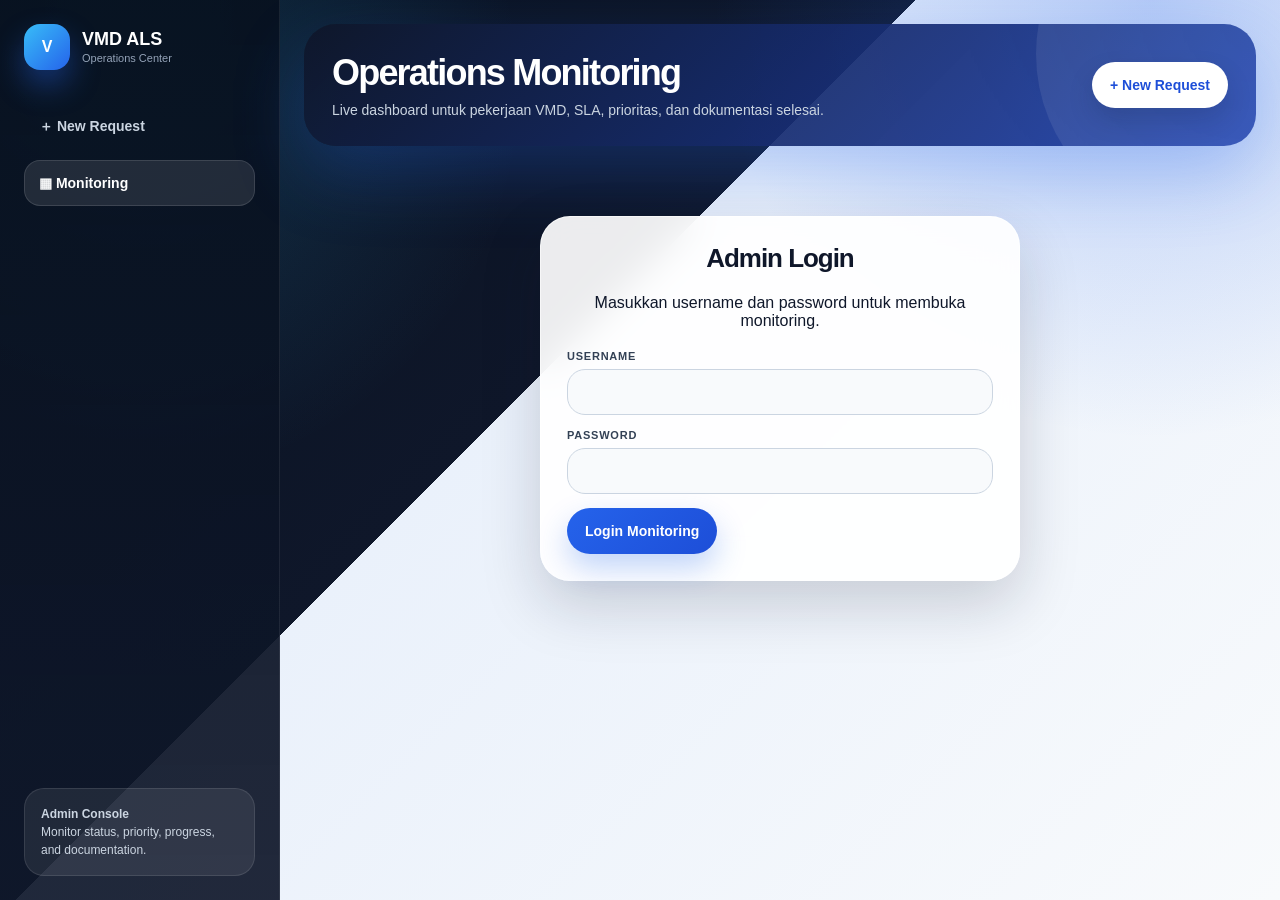
==== commit 010c63f0: "Update monitoring.html" ====
--- a/monitoring.html
+++ b/monitoring.html
@@ -22,7 +22,6 @@
     <nav class="nav-menu">
       <a class="nav-link" href="index.html">＋ New Request</a>
       <a class="nav-link active" href="monitoring.html">▦ Monitoring</a>
-
       <a class="nav-link admin-only" href="#activityLog" style="display:none;">◎ Activity Log</a>
       <a class="nav-link admin-only" href="#analyticsSection" style="display:none;">◇ Analytics</a>
     </nav>
@@ -44,9 +43,7 @@
 
         <div class="header-actions">
           <a class="header-btn light" href="index.html">+ New Request</a>
-          <button class="header-btn danger" onclick="logout()" id="btnLogoutTop" style="display:none;">
-            Logout
-          </button>
+          <button class="header-btn danger" onclick="logout()" id="btnLogoutTop" style="display:none;">Logout</button>
         </div>
       </div>
 
@@ -66,9 +63,7 @@
           <input type="password" id="password" autocomplete="current-password">
         </div>
 
-        <button class="btn btn-blue" id="btnLogin" type="button" onclick="loginAdmin()">
-          Login Monitoring
-        </button>
+        <button class="btn btn-blue" id="btnLogin" type="button" onclick="loginAdmin()">Login Monitoring</button>
       </div>
 
       <div id="monitoringBox" style="display:none;">
@@ -103,7 +98,6 @@
                   <th>PIC</th>
                   <th>Section</th>
                   <th>Request</th>
-                  <th>Deskripsi Produk</th>
                   <th>Status</th>
                   <th>Target</th>
                   <th>Prioritas</th>
@@ -196,6 +190,17 @@
         <button type="button" class="btn btn-gray" onclick="closeDoneModal()">Batal</button>
       </div>
     </form>
+  </div>
+</div>
+
+<div id="detailModal" class="modal-overlay">
+  <div class="modal-card detail-modal-card">
+    <h2>Detail Request</h2>
+    <div id="detailContent" class="detail-content"></div>
+
+    <div class="modal-actions">
+      <button type="button" class="btn btn-gray" onclick="closeDetailModal()">Tutup</button>
+    </div>
   </div>
 </div>
 
@@ -218,7 +223,7 @@
 const donePhoto = document.getElementById('donePhoto');
 const detailModal = document.getElementById('detailModal');
 const detailContent = document.getElementById('detailContent');
-  
+
 let currentPage = 1;
 const rowsPerPage = 10;
 
@@ -284,7 +289,7 @@
     await loadTable();
   } catch (err) {
     tbody.innerHTML =
-      '<tr><td colspan="14" style="text-align:center; padding:24px; color:#ef4444;">Error load table: ' +
+      '<tr><td colspan="13" style="text-align:center; padding:24px; color:#ef4444;">Error load table: ' +
       escapeHtml(err.message) +
       '</td></tr>';
   }
@@ -292,6 +297,7 @@
   await loadLog();
   await loadAnalytics();
 }
+
 async function loadSummary() {
   const result = await api('getScheduleSummary');
 
@@ -319,7 +325,7 @@
 
   if (!result.success) {
     tbody.innerHTML =
-      '<tr><td colspan="14" style="text-align:center; padding:24px; color:#ef4444;">' +
+      '<tr><td colspan="13" style="text-align:center; padding:24px; color:#ef4444;">' +
       escapeHtml(result.message || 'Gagal memuat data.') +
       '</td></tr>';
     return;
@@ -353,367 +359,12 @@
     '</div>';
 }
 
-<!DOCTYPE html>
-<html>
-<head>
-  <title>Monitoring VMD ALS JOB TASK</title>
-  <meta name="viewport" content="width=device-width, initial-scale=1.0">
-  <link rel="stylesheet" href="style.css">
-</head>
-
-<body>
-
-<div class="app-shell">
-
-  <aside class="sidebar">
-    <div class="brand">
-      <div class="brand-logo">V</div>
-      <div>
-        <h1>VMD ALS</h1>
-        <p>Operations Center</p>
-      </div>
-    </div>
-
-    <nav class="nav-menu">
-      <a class="nav-link" href="index.html">＋ New Request</a>
-      <a class="nav-link active" href="monitoring.html">▦ Monitoring</a>
-
-      <a class="nav-link admin-only" href="#activityLog" style="display:none;">◎ Activity Log</a>
-      <a class="nav-link admin-only" href="#analyticsSection" style="display:none;">◇ Analytics</a>
-    </nav>
-
-    <div class="sidebar-footer">
-      <strong>Admin Console</strong><br>
-      Monitor status, priority, progress, and documentation.
-    </div>
-  </aside>
-
-  <main class="main-content">
-    <div class="container">
-
-      <div class="top-header">
-        <div>
-          <h1>Operations Monitoring</h1>
-          <p>Live dashboard untuk pekerjaan VMD, SLA, prioritas, dan dokumentasi selesai.</p>
-        </div>
-
-        <div class="header-actions">
-          <a class="header-btn light" href="index.html">+ New Request</a>
-          <button class="header-btn danger" onclick="logout()" id="btnLogoutTop" style="display:none;">
-            Logout
-          </button>
-        </div>
-      </div>
-
-      <div id="loginBox" class="card login-card">
-        <div class="login-title">
-          <h2>Admin Login</h2>
-          <p>Masukkan username dan password untuk membuka monitoring.</p>
-        </div>
-
-        <div class="form-group">
-          <label>Username</label>
-          <input type="text" id="username" autocomplete="username">
-        </div>
-
-        <div class="form-group">
-          <label>Password</label>
-          <input type="password" id="password" autocomplete="current-password">
-        </div>
-
-        <button class="btn btn-blue" id="btnLogin" type="button" onclick="loginAdmin()">
-          Login Monitoring
-        </button>
-      </div>
-
-      <div id="monitoringBox" style="display:none;">
-        <div class="card">
-          <h2>Monitoring Job Task</h2>
-
-          <div id="summaryCards" class="summary"></div>
-
-          <div class="filters">
-            <div>
-              <label>Filter Status</label>
-              <select id="fltStatus">
-                <option value="">Semua</option>
-                <option>On Progress</option>
-                <option>Pending</option>
-                <option>Done</option>
-              </select>
-            </div>
-
-            <div>
-              <label>Filter Tanggal</label>
-              <input type="date" id="fltDate">
-            </div>
-          </div>
-
-          <div class="table-wrap">
-            <table id="tblSchedule">
-              <thead>
-                <tr>
-                  <th>#</th>
-                  <th>Tanggal</th>
-                  <th>PIC</th>
-                  <th>Section</th>
-                  <th>Request</th>
-                  <th>Deskripsi Produk</th>
-                  <th>Status</th>
-                  <th>Target</th>
-                  <th>Prioritas</th>
-                  <th>Tgl Selesai</th>
-                  <th>Bukti</th>
-                  <th>Catatan Selesai</th>
-                  <th>Closed By</th>
-                  <th>Aksi</th>
-                </tr>
-              </thead>
-              <tbody id="tbody"></tbody>
-            </table>
-          </div>
-
-          <div id="pagination" class="pagination"></div>
-
-          <h3>Log Aktivitas</h3>
-          <div id="activityLog">Memuat...</div>
-
-          <h3 id="analyticsSection">Analytics</h3>
-
-          <div class="analytics-grid">
-            <div class="analytics-card blue">
-              <span>Total Request</span>
-              <strong id="analyticsTotal">0</strong>
-            </div>
-
-            <div class="analytics-card green">
-              <span>Completion Rate</span>
-              <strong id="analyticsRate">0%</strong>
-            </div>
-
-            <div class="analytics-card purple">
-              <span>Most Active Section</span>
-              <strong id="analyticsTopSection">-</strong>
-            </div>
-          </div>
-
-          <div class="analytics-panel">
-            <h3>Section Breakdown</h3>
-            <div id="analyticsSections">
-              <div class="analytics-empty">Memuat data...</div>
-            </div>
-          </div>
-
-          <div class="analytics-panel">
-            <h3>Priority Breakdown</h3>
-            <div id="analyticsPriorities">
-              <div class="analytics-empty">Memuat data...</div>
-            </div>
-          </div>
-
-        </div>
-      </div>
-
-    </div>
-  </main>
-</div>
-
-<div id="doneModal" class="modal-overlay">
-  <div class="modal-card">
-    <h2>Dokumentasi Selesai</h2>
-
-    <p id="doneModalInfo" style="color:#64748b;font-size:13px;margin-top:-8px;">
-      Upload foto bukti dan isi catatan sebelum request diubah menjadi Done.
-    </p>
-
-    <form id="doneForm">
-      <input type="hidden" id="doneRowIndex">
-      <input type="hidden" id="hasOldDonePhoto">
-
-      <div class="form-group">
-        <label>Foto Bukti Selesai</label>
-        <input type="file" id="donePhoto" accept="image/*">
-        <div class="hint" id="donePhotoHint">Maksimal 5 MB.</div>
-      </div>
-
-      <div class="form-group">
-        <label>Catatan Selesai</label>
-        <textarea id="doneNote" rows="3" required></textarea>
-      </div>
-
-      <div class="form-group">
-        <label>Closed By</label>
-        <input type="text" id="closedBy" placeholder="Nama admin / PIC">
-      </div>
-
-      <div class="modal-actions">
-        <button type="button" class="btn btn-blue" id="btnSubmitDone" onclick="submitDone()">Simpan Done</button>
-        <button type="button" class="btn btn-gray" onclick="closeDoneModal()">Batal</button>
-      </div>
-    </form>
-  </div>
-</div>
-
-<script src="script.js"></script>
-
-<script>
-const loginBox = document.getElementById('loginBox');
-const monitoringBox = document.getElementById('monitoringBox');
-const btnLogoutTop = document.getElementById('btnLogoutTop');
-const btnLogin = document.getElementById('btnLogin');
-const tbody = document.getElementById('tbody');
-const fltStatus = document.getElementById('fltStatus');
-const fltDate = document.getElementById('fltDate');
-const summaryEl = document.getElementById('summaryCards');
-const paginationEl = document.getElementById('pagination');
-const logEl = document.getElementById('activityLog');
-const doneModal = document.getElementById('doneModal');
-const doneForm = document.getElementById('doneForm');
-const btnSubmitDone = document.getElementById('btnSubmitDone');
-const donePhoto = document.getElementById('donePhoto');
-const detailModal = document.getElementById('detailModal');
-const detailContent = document.getElementById('detailContent');
-  
-let currentPage = 1;
-const rowsPerPage = 10;
-
-function showMonitoring() {
-  loginBox.style.display = 'none';
-  monitoringBox.style.display = 'block';
-  btnLogoutTop.style.display = 'inline-flex';
-
-  document.querySelectorAll('.admin-only').forEach(el => {
-    el.style.display = 'flex';
-  });
-}
-
-function showLogin() {
-  loginBox.style.display = 'block';
-  monitoringBox.style.display = 'none';
-  btnLogoutTop.style.display = 'none';
-
-  document.querySelectorAll('.admin-only').forEach(el => {
-    el.style.display = 'none';
-  });
-}
-
-async function loginAdmin() {
-  const username = document.getElementById('username').value.trim();
-  const password = document.getElementById('password').value.trim();
-
-  if (!username || !password) {
-    alert('Username dan password wajib diisi.');
-    return;
-  }
-
-  try {
-    showLoading(btnLogin, 'Memproses...');
-
-    const result = await api('login', {
-      username: username,
-      password: password
-    });
-
-    if (!result.success) {
-      alert(result.message || 'Login gagal.');
-      return;
-    }
-
-    saveToken(result.token);
-    showMonitoring();
-
-    currentPage = 1;
-    await loadAll();
-
-  } catch (err) {
-    alert('Login error: ' + err.message);
-  } finally {
-    hideLoading(btnLogin);
-  }
-}
-
-async function loadAll() {
-  await loadSummary();
-
-  try {
-    await loadTable();
-  } catch (err) {
-    tbody.innerHTML =
-      '<tr><td colspan="14" style="text-align:center; padding:24px; color:#ef4444;">Error load table: ' +
-      escapeHtml(err.message) +
-      '</td></tr>';
-  }
-
-  await loadLog();
-  await loadAnalytics();
-}
-async function loadSummary() {
-  const result = await api('getScheduleSummary');
-
-  if (!result.success) {
-    alert(result.message || 'Gagal memuat summary.');
-    logout();
-    return;
-  }
-
-  summaryEl.innerHTML =
-    '<div class="summary-box summary-progress">On Progress<span>' + (result.progress || 0) + '</span></div>' +
-    '<div class="summary-box summary-pending">Pending<span>' + (result.pending || 0) + '</span></div>' +
-    '<div class="summary-box summary-done">Done<span>' + (result.done || 0) + '</span></div>';
-}
-
-async function loadTable() {
-  const result = await api('getSchedulePage', {
-    page: currentPage,
-    pageSize: rowsPerPage,
-    filterStatus: fltStatus.value,
-    filterDate: fltDate.value
-  });
-
-  console.log('TABLE RESULT:', result);
-
-  if (!result.success) {
-    tbody.innerHTML =
-      '<tr><td colspan="14" style="text-align:center; padding:24px; color:#ef4444;">' +
-      escapeHtml(result.message || 'Gagal memuat data.') +
-      '</td></tr>';
-    return;
-  }
-
-  renderTable(result.rows || []);
-  renderPagination(result);
-}
-
-function renderPagination(result) {
-  const totalRows = result.totalRows || 0;
-  const totalPages = result.totalPages || 1;
-  const page = result.page || 1;
-  const pageSize = result.pageSize || rowsPerPage;
-
-  if (totalRows === 0) {
-    paginationEl.innerHTML = '';
-    return;
-  }
-
-  currentPage = page;
-
-  const from = ((page - 1) * pageSize) + 1;
-  const to = Math.min(page * pageSize, totalRows);
-
-  paginationEl.innerHTML =
-    '<div class="pagination-info">Menampilkan ' + from + ' - ' + to + ' dari ' + totalRows + ' data | Halaman ' + page + ' dari ' + totalPages + '</div>' +
-    '<div class="pagination-actions">' +
-      '<button class="btn-small btn-progress" onclick="prevPage()" ' + (page === 1 ? 'disabled' : '') + '>Prev</button>' +
-      '<button class="btn-small btn-done" onclick="nextPage(' + totalPages + ')" ' + (page === totalPages ? 'disabled' : '') + '>Next</button>' +
-    '</div>';
-}
-
 function renderTable(data) {
   tbody.innerHTML = '';
 
   if (!data.length) {
     tbody.innerHTML =
-      '<tr><td colspan="14" style="text-align:center; padding:24px; color:#64748b;">Tidak ada data yang sesuai filter.</td></tr>';
+      '<tr><td colspan="13" style="text-align:center; padding:24px; color:#64748b;">Tidak ada data yang sesuai filter.</td></tr>';
     return;
   }
 
@@ -746,7 +397,6 @@
       '<td>' + escapeHtml(r[2] || '-') + '</td>' +
       '<td>' + escapeHtml(r[3] || '-') + '</td>' +
       '<td><div class="cell-clamp" title="' + escapeHtml(r[4] || '-') + '">' + escapeHtml(r[4] || '-') + '</div></td>' +
-      '<td><div class="cell-clamp" title="' + escapeHtml(r[5] || '-') + '">' + escapeHtml(r[5] || '-') + '</div></td>' +
       '<td>' + statusBadge(r[14] || '-') + '</td>' +
       '<td>' + escapeHtml(r[16] || '-') + '</td>' +
       '<td>' + priorityBadge(r[17] || '-') + '</td>' +
@@ -920,53 +570,6 @@
   }).join('');
 }
 
-function prevPage() {
-  if (currentPage > 1) {
-    currentPage--;
-    loadTable();
-  }
-}
-
-function nextPage(totalPages) {
-  if (currentPage < totalPages) {
-    currentPage++;
-    loadTable();
-  }
-}
-
-fltStatus.addEventListener('change', function() {
-  currentPage = 1;
-  loadTable();
-});
-
-fltDate.addEventListener('change', function() {
-  currentPage = 1;
-  loadTable();
-});
-
-donePhoto.addEventListener('change', function() {
-  const file = donePhoto.files[0];
-
-  if (!validateImageFile(file)) {
-    donePhoto.value = '';
-  }
-});
-
-document.getElementById('username').addEventListener('keydown', function(e) {
-  if (e.key === 'Enter') loginAdmin();
-});
-
-document.getElementById('password').addEventListener('keydown', function(e) {
-  if (e.key === 'Enter') loginAdmin();
-});
-
-if (getToken()) {
-  showMonitoring();
-  loadAll();
-} else {
-  showLogin();
-}
-
 function openDetailModal(encodedData) {
   const r = JSON.parse(decodeURIComponent(encodedData));
 
@@ -979,12 +582,24 @@
     : '-';
 
   detailContent.innerHTML =
+    '<div class="detail-hero">' +
+      '<div><span>Request</span><strong>' + escapeHtml(r[4] || '-') + '</strong></div>' +
+      '<div>' + statusBadge(r[14] || '-') + '</div>' +
+    '</div>' +
+
+    '<div class="detail-section-title">Informasi Utama</div>' +
     '<div class="detail-grid">' +
       detailItem('Tanggal Request', r[1]) +
       detailItem('PIC Area', r[2]) +
       detailItem('Section', r[3]) +
+      detailItem('PIC VMD', r[15]) +
+      detailItem('Target Selesai', r[16]) +
+      detailItem('Prioritas', priorityBadge(r[17]), true) +
+    '</div>' +
+
+    '<div class="detail-section-title">Rincian Request</div>' +
+    '<div class="detail-grid">' +
       detailItem('Jenis Request', r[4]) +
-      detailItem('Deskripsi Produk', r[5]) +
       detailItem('Deskripsi Promo', r[6]) +
       detailItem('Jenis Promo', r[7]) +
       detailItem('Periode Promo', r[8]) +
@@ -992,16 +607,21 @@
       detailItem('Qty', r[10]) +
       detailItem('Harga Normal', r[11]) +
       detailItem('Harga Coret', r[12] || '-') +
+    '</div>' +
+
+    '<div class="detail-section-title">Deskripsi Produk</div>' +
+    '<div class="detail-long-text">' + escapeHtml(r[5] || '-') + '</div>' +
+
+    '<div class="detail-section-title">Catatan</div>' +
+    '<div class="detail-long-text">' + escapeHtml(r[18] || '-') + '</div>' +
+
+    '<div class="detail-section-title">Dokumentasi</div>' +
+    '<div class="detail-grid">' +
       detailItem('Foto Area', fotoArea, true) +
-      detailItem('Status', statusBadge(r[14]), true) +
-      detailItem('PIC VMD', r[15]) +
-      detailItem('Target Selesai', r[16]) +
-      detailItem('Prioritas', priorityBadge(r[17]), true) +
-      detailItem('Catatan Request', r[18] || '-') +
+      detailItem('Foto Bukti Selesai', fotoDone, true) +
       detailItem('Tanggal Selesai', r[19] || '-') +
-      detailItem('Foto Bukti Selesai', fotoDone, true) +
+      detailItem('Closed By', r[22] || '-') +
       detailItem('Catatan Selesai', r[21] || '-') +
-      detailItem('Closed By', r[22] || '-') +
     '</div>';
 
   detailModal.style.display = 'block';
@@ -1017,170 +637,6 @@
 function closeDetailModal() {
   detailModal.style.display = 'none';
   detailContent.innerHTML = '';
-}  
-  
-</script>
-
-</body>
-</html>
-async function updateStatusRow(rowIndex, status) {
-  if (!confirm('Ubah status menjadi ' + status + '?')) return;
-
-  const result = await api('updateStatus', {
-    rowIndex: rowIndex,
-    newStatus: status
-  });
-
-  if (!result.success) {
-    alert(result.message || 'Gagal update status.');
-    return;
-  }
-
-  await loadAll();
-}
-
-function openDoneModal(rowIndex, hasOldPhoto) {
-  document.getElementById('doneRowIndex').value = rowIndex;
-  document.getElementById('hasOldDonePhoto').value = hasOldPhoto ? 'yes' : 'no';
-
-  document.getElementById('donePhoto').value = '';
-  document.getElementById('doneNote').value = '';
-  document.getElementById('closedBy').value = '';
-
-  const doneModalInfo = document.getElementById('doneModalInfo');
-  const donePhotoHint = document.getElementById('donePhotoHint');
-
-  if (hasOldPhoto) {
-    donePhoto.required = false;
-    doneModalInfo.textContent = 'Foto bukti lama sudah tersedia. Upload foto baru hanya jika ingin mengganti dokumentasi.';
-    donePhotoHint.textContent = 'Opsional. Kosongkan jika ingin memakai foto bukti lama.';
-  } else {
-    donePhoto.required = true;
-    doneModalInfo.textContent = 'Upload foto bukti dan isi catatan sebelum request diubah menjadi Done.';
-    donePhotoHint.textContent = 'Wajib upload foto. Maksimal 5 MB.';
-  }
-
-  doneModal.style.display = 'block';
-}
-
-function closeDoneModal() {
-  doneModal.style.display = 'none';
-}
-
-async function submitDone() {
-  if (!doneForm.checkValidity()) {
-    doneForm.reportValidity();
-    return;
-  }
-
-  try {
-    showLoading(btnSubmitDone, 'Menyimpan...');
-
-    const file = donePhoto.files[0];
-    const hasOldPhoto = document.getElementById('hasOldDonePhoto').value === 'yes';
-
-    if (!file && !hasOldPhoto) {
-      alert('Foto bukti selesai wajib diupload.');
-      return;
-    }
-
-    if (file && !validateImageFile(file)) {
-      return;
-    }
-
-    const result = await api('completeRequest', {
-      rowIndex: document.getElementById('doneRowIndex').value,
-      donePhotoBase64: file ? await fileToBase64(file) : '',
-      donePhotoName: file ? file.name : '',
-      doneNote: document.getElementById('doneNote').value.trim(),
-      closedBy: document.getElementById('closedBy').value.trim()
-    });
-
-    if (!result.success) {
-      alert(result.message || 'Gagal menyimpan dokumentasi.');
-      return;
-    }
-
-    alert(result.message || 'Request berhasil diselesaikan.');
-    closeDoneModal();
-    await loadAll();
-
-  } catch (err) {
-    alert('Error: ' + err.message);
-  } finally {
-    hideLoading(btnSubmitDone);
-  }
-}
-
-async function loadLog() {
-  const result = await api('getActivityLog');
-
-  if (!result.success) {
-    logEl.innerHTML = 'Gagal memuat log.';
-    return;
-  }
-
-  const rows = result.rows || [];
-
-  if (!rows.length) {
-    logEl.innerHTML = 'Belum ada aktivitas.';
-    return;
-  }
-
-  logEl.innerHTML = rows.map(r => {
-    return '<div class="log-item">' +
-      '<div class="log-time">' + escapeHtml(r[0]) + '</div>' +
-      '<div class="log-message">' + escapeHtml(r[1]) + '</div>' +
-    '</div>';
-  }).join('');
-}
-
-async function loadAnalytics() {
-  try {
-    const result = await api('getAnalytics');
-
-    console.log('ANALYTICS RESULT:', result);
-
-    if (!result.success) {
-      document.getElementById('analyticsSections').innerHTML =
-        '<div class="analytics-empty">' + escapeHtml(result.message || 'Gagal memuat analytics.') + '</div>';
-      return;
-    }
-
-    document.getElementById('analyticsTotal').textContent = result.total || 0;
-    document.getElementById('analyticsRate').textContent = (result.completionRate || 0) + '%';
-    document.getElementById('analyticsTopSection').textContent = result.mostActiveSection || '-';
-
-    renderAnalyticsBars('analyticsSections', result.sections || []);
-    renderAnalyticsBars('analyticsPriorities', result.priorities || []);
-
-  } catch (err) {
-    document.getElementById('analyticsSections').innerHTML =
-      '<div class="analytics-empty">Analytics error: ' + escapeHtml(err.message) + '</div>';
-  }
-}
-
-function renderAnalyticsBars(containerId, data) {
-  const el = document.getElementById(containerId);
-
-  if (!el) return;
-
-  if (!data.length) {
-    el.innerHTML = '<div class="analytics-empty">Belum ada data.</div>';
-    return;
-  }
-
-  el.innerHTML = data.map(item => {
-    return '<div class="analytics-row">' +
-      '<div class="analytics-row-head">' +
-        '<span>' + escapeHtml(item.name) + '</span>' +
-        '<strong>' + escapeHtml(item.count) + '</strong>' +
-      '</div>' +
-      '<div class="analytics-bar">' +
-        '<div style="width:' + Number(item.percent || 0) + '%"></div>' +
-      '</div>' +
-    '</div>';
-  }).join('');
 }
 
 function prevPage() {
@@ -1199,12 +655,12 @@
 
 fltStatus.addEventListener('change', function() {
   currentPage = 1;
-  loadTable();
+  loadAll();
 });
 
 fltDate.addEventListener('change', function() {
   currentPage = 1;
-  loadTable();
+  loadAll();
 });
 
 donePhoto.addEventListener('change', function() {
@@ -1229,59 +685,6 @@
 } else {
   showLogin();
 }
-
-function openDetailModal(encodedData) {
-  const r = JSON.parse(decodeURIComponent(encodedData));
-
-  const fotoArea = r[13]
-    ? '<a href="' + escapeHtml(r[13]) + '" target="_blank" rel="noopener noreferrer">Lihat Foto Area</a>'
-    : '-';
-
-  const fotoDone = r[20]
-    ? '<a href="' + escapeHtml(r[20]) + '" target="_blank" rel="noopener noreferrer">Lihat Foto Bukti</a>'
-    : '-';
-
-  detailContent.innerHTML =
-    '<div class="detail-grid">' +
-      detailItem('Tanggal Request', r[1]) +
-      detailItem('PIC Area', r[2]) +
-      detailItem('Section', r[3]) +
-      detailItem('Jenis Request', r[4]) +
-      detailItem('Deskripsi Produk', r[5]) +
-      detailItem('Deskripsi Promo', r[6]) +
-      detailItem('Jenis Promo', r[7]) +
-      detailItem('Periode Promo', r[8]) +
-      detailItem('Size POP', r[9]) +
-      detailItem('Qty', r[10]) +
-      detailItem('Harga Normal', r[11]) +
-      detailItem('Harga Coret', r[12] || '-') +
-      detailItem('Foto Area', fotoArea, true) +
-      detailItem('Status', statusBadge(r[14]), true) +
-      detailItem('PIC VMD', r[15]) +
-      detailItem('Target Selesai', r[16]) +
-      detailItem('Prioritas', priorityBadge(r[17]), true) +
-      detailItem('Catatan Request', r[18] || '-') +
-      detailItem('Tanggal Selesai', r[19] || '-') +
-      detailItem('Foto Bukti Selesai', fotoDone, true) +
-      detailItem('Catatan Selesai', r[21] || '-') +
-      detailItem('Closed By', r[22] || '-') +
-    '</div>';
-
-  detailModal.style.display = 'block';
-}
-
-function detailItem(label, value, isHtml) {
-  return '<div class="detail-item">' +
-    '<span>' + escapeHtml(label) + '</span>' +
-    '<strong>' + (isHtml ? value : escapeHtml(value || '-')) + '</strong>' +
-  '</div>';
-}
-
-function closeDetailModal() {
-  detailModal.style.display = 'none';
-  detailContent.innerHTML = '';
-}  
-  
 </script>
 
 </body>
